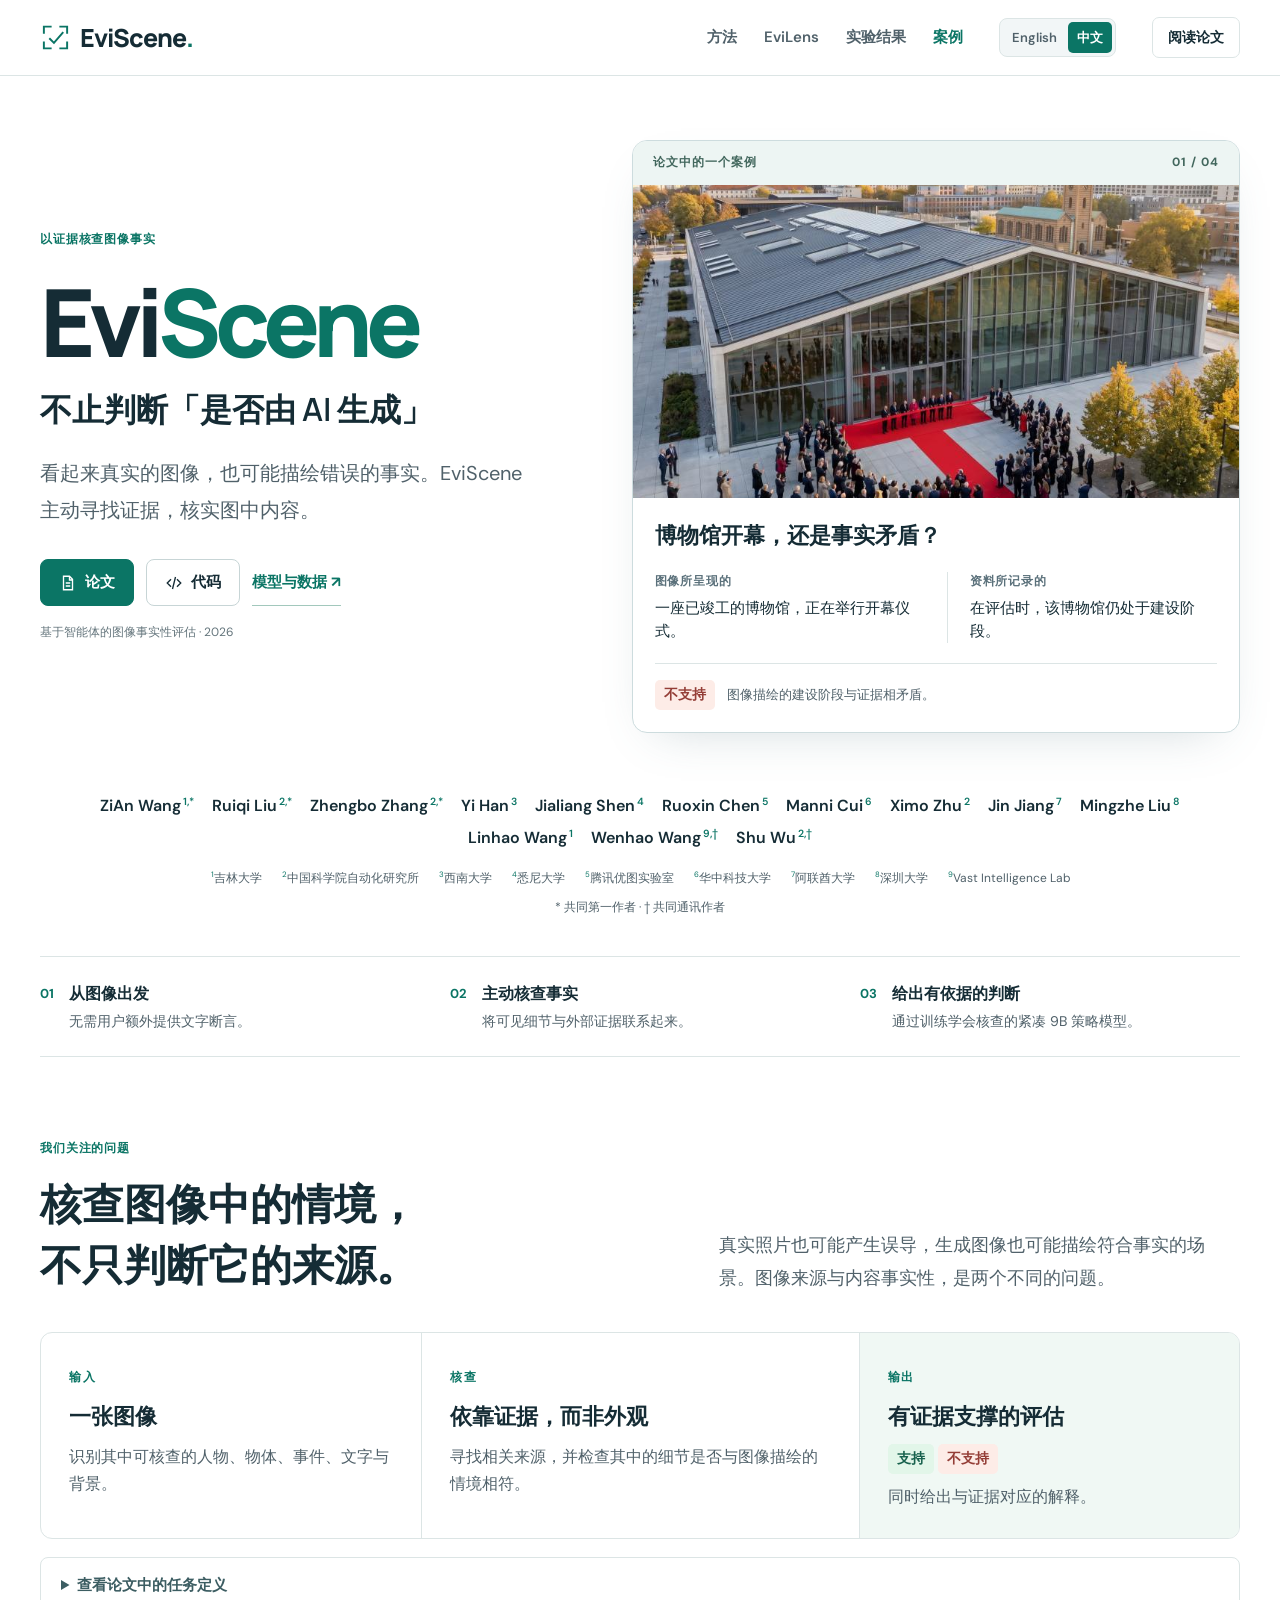
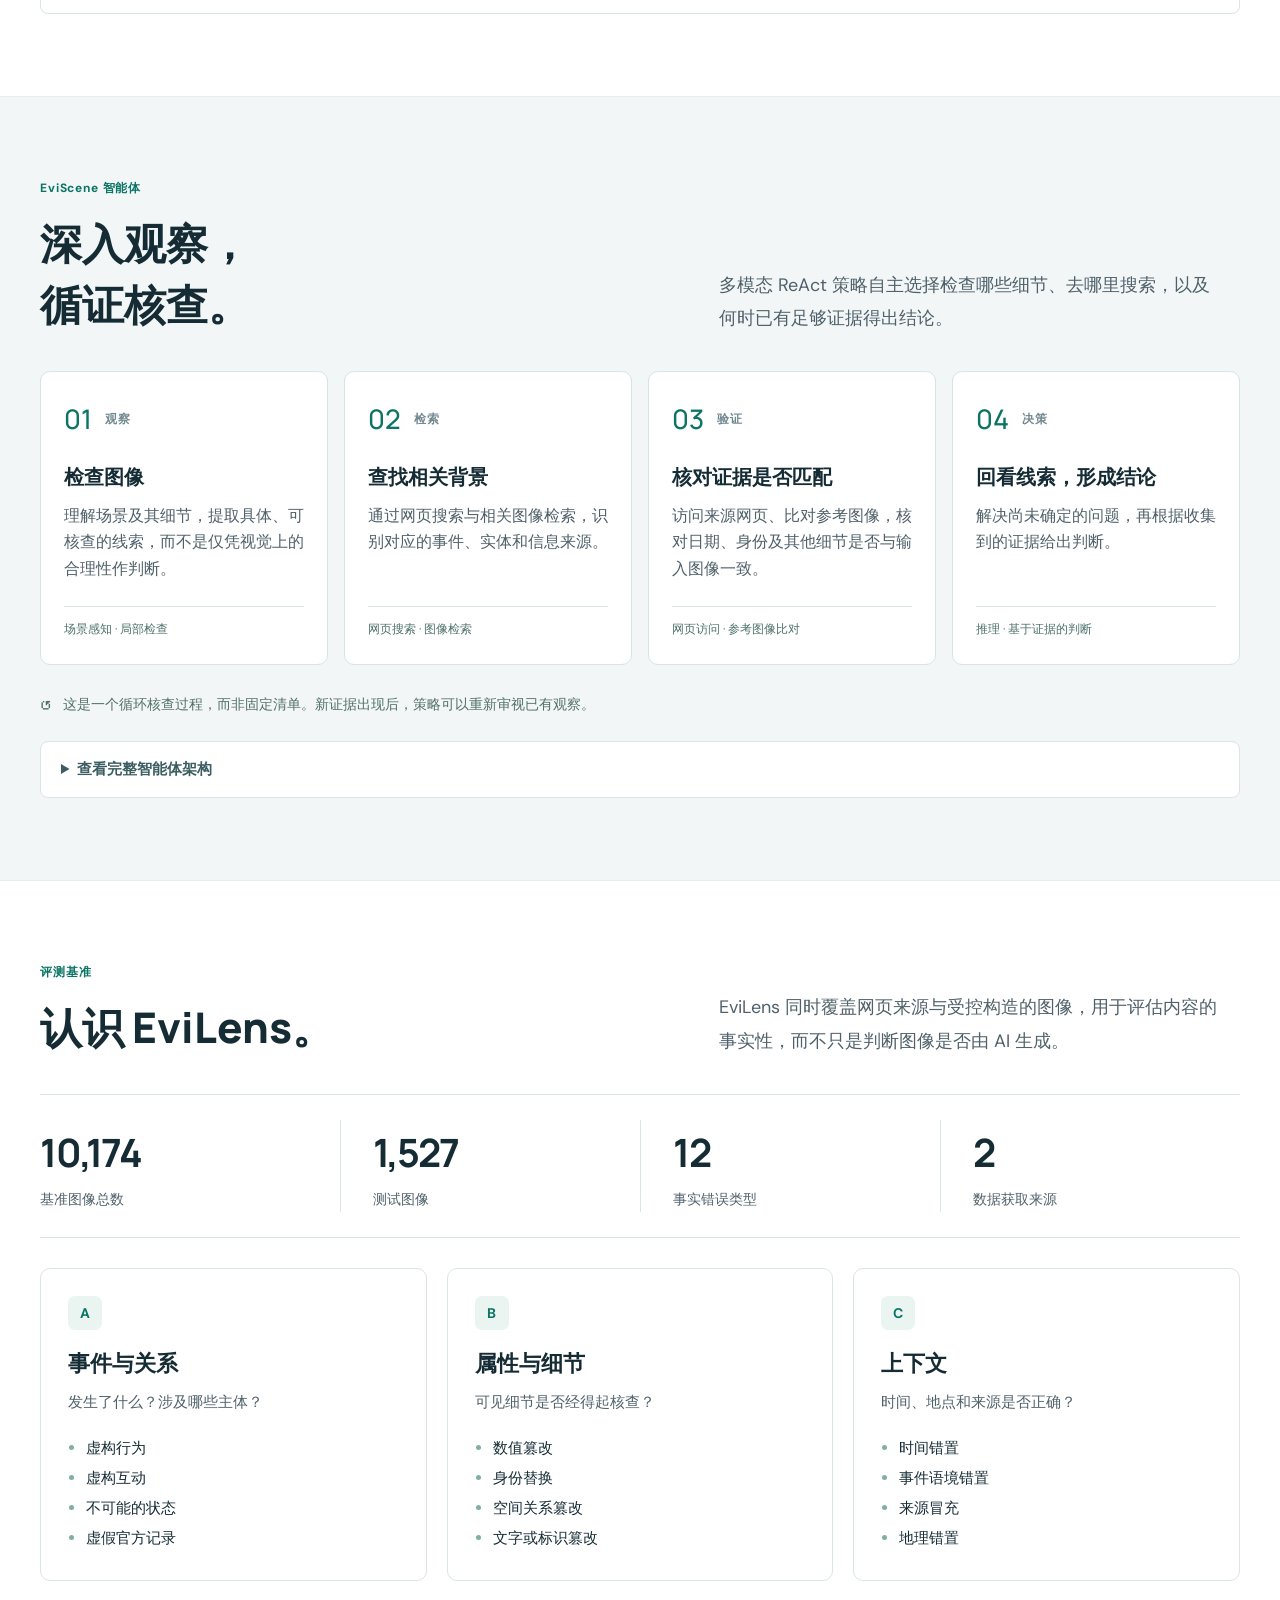
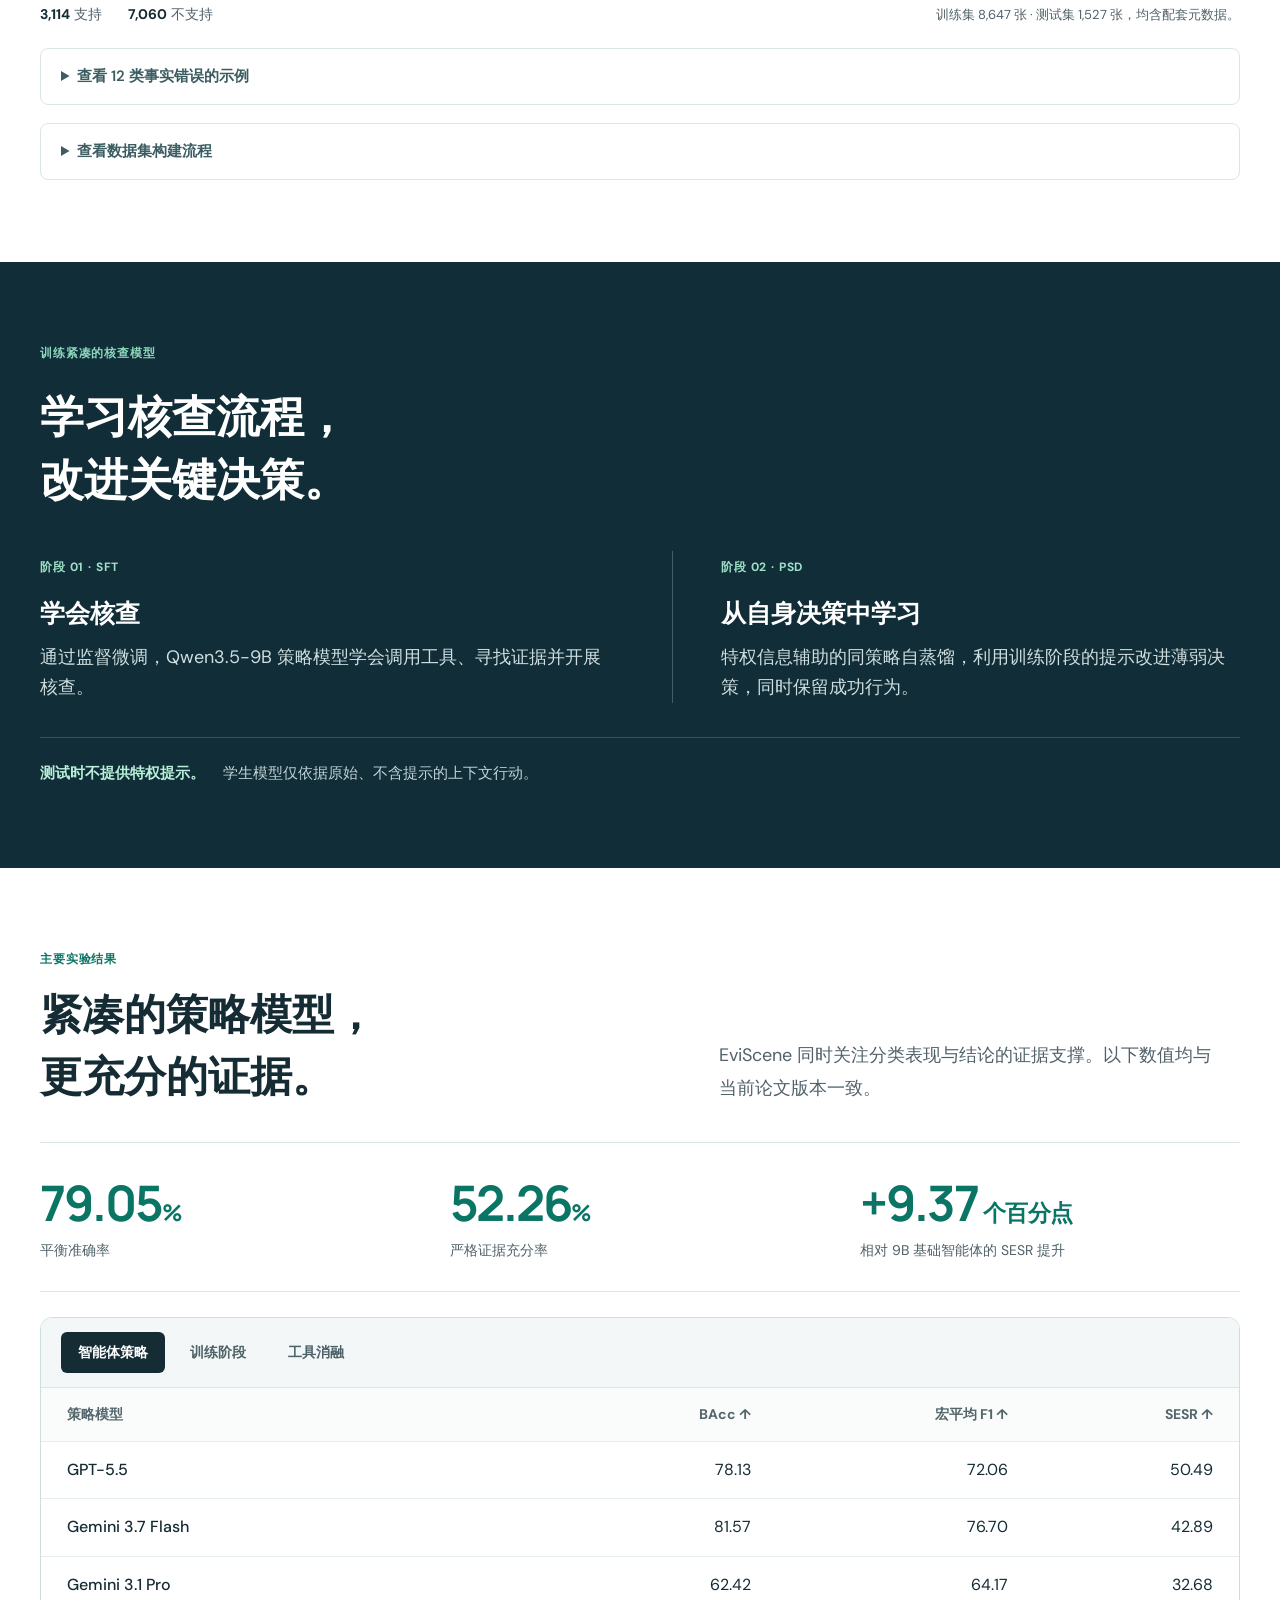
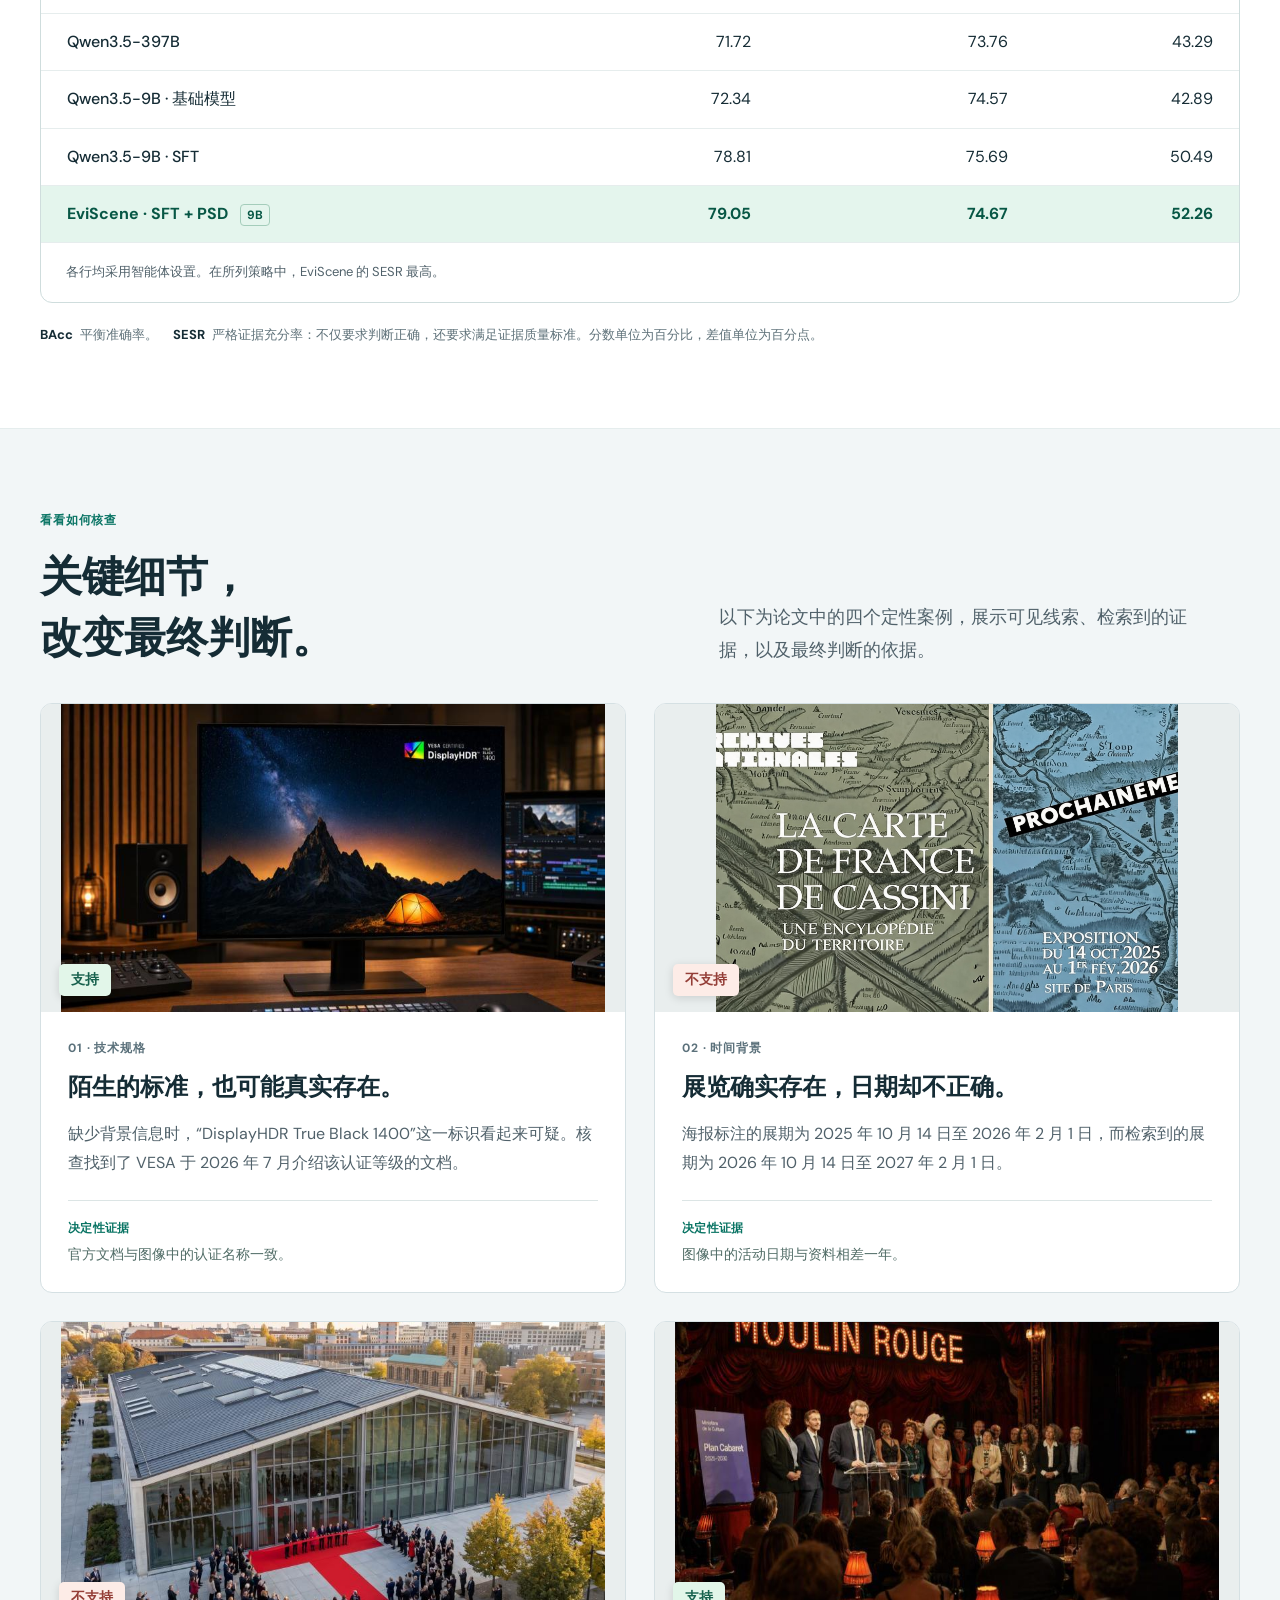
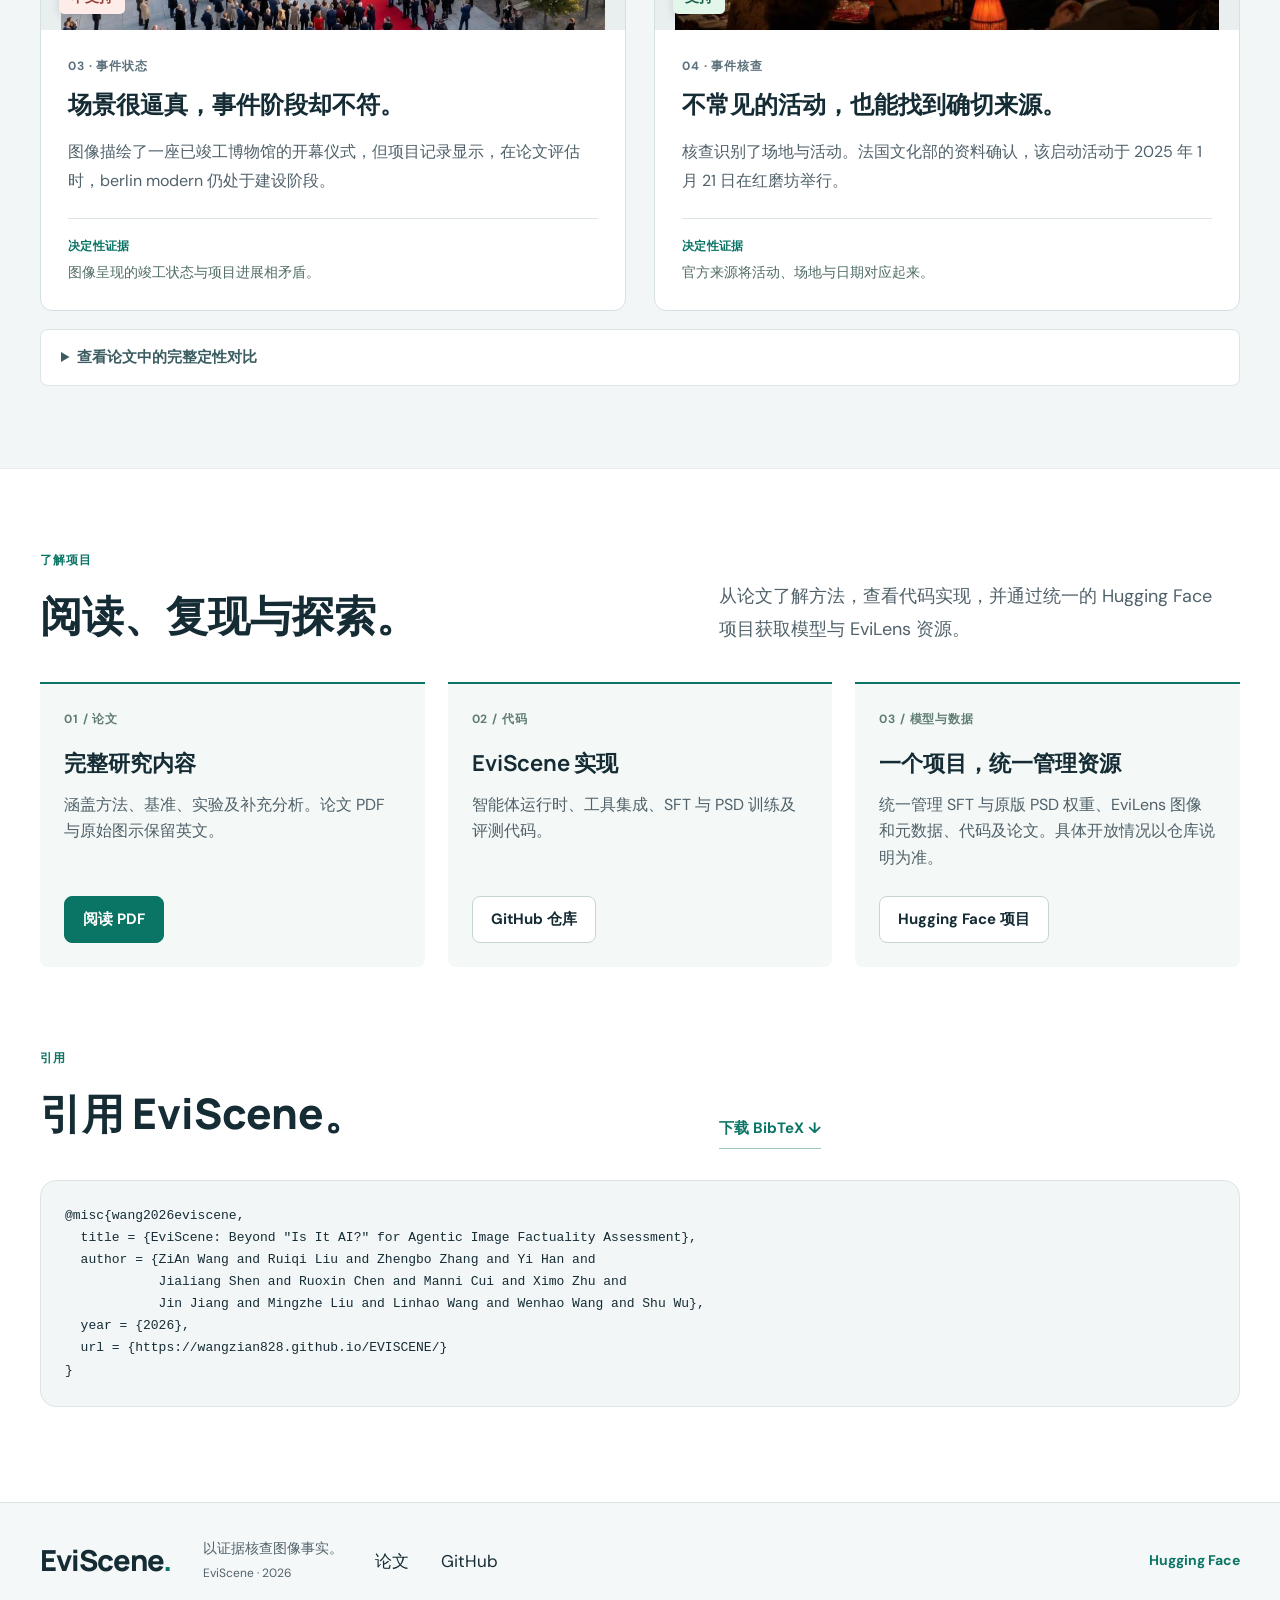
==== zh.html @ 38a69e55 "Add complete Chinese website and English language switch" ====
<!doctype html>
<html lang="zh-CN">
  <head>
    <meta charset="utf-8">
    <meta name="viewport" content="width=device-width,initial-scale=1">
    <title>EviScene — 不止判断图像是否由 AI 生成</title>
    <meta name="description" content="EviScene 通过视觉检查、信息检索与基于证据的推理，核查图像描绘的事实。了解图像事实性评估基准 EviLens。">
    <meta name="theme-color" content="#0b7565">
    <link rel="canonical" href="https://wangzian828.github.io/EVISCENE/zh.html">
    <link rel="alternate" hreflang="en" href="https://wangzian828.github.io/EVISCENE/">
    <link rel="alternate" hreflang="zh-CN" href="https://wangzian828.github.io/EVISCENE/zh.html">
    <link rel="alternate" hreflang="x-default" href="https://wangzian828.github.io/EVISCENE/">
    <meta property="og:locale" content="zh_CN">
    <meta property="og:locale:alternate" content="en_US">
    <meta property="og:title" content="EviScene：不止判断图像是否由 AI 生成">
    <meta property="og:description" content="基于智能体的图像事实性评估。了解论文、代码、模型与 EviLens 基准。">
    <meta property="og:url" content="https://wangzian828.github.io/EVISCENE/zh.html">
    <meta property="og:image" content="https://wangzian828.github.io/EVISCENE/assets/architecture.webp">
    <link rel="icon" href="data:image/svg+xml,%3Csvg xmlns=&#x27;http://www.w3.org/2000/svg&#x27; viewBox=&#x27;0 0 48 48&#x27;%3E%3Crect width=&#x27;48&#x27; height=&#x27;48&#x27; rx=&#x27;12&#x27; fill=&#x27;%230b7565&#x27;/%3E%3Cpath d=&#x27;M12 21v-8h8M28 13h8v8M36 28v8h-8M20 36h-8v-8&#x27; fill=&#x27;none&#x27; stroke=&#x27;white&#x27; stroke-width=&#x27;3&#x27;/%3E%3Cpath d=&#x27;m18 24 5 5 9-10&#x27; fill=&#x27;none&#x27; stroke=&#x27;%23bce6c9&#x27; stroke-width=&#x27;3&#x27;/%3E%3C/svg%3E">
    <link rel="preconnect" href="https://fonts.googleapis.com">
    <link rel="preconnect" href="https://fonts.gstatic.com" crossorigin>
    <link href="https://fonts.googleapis.com/css2?family=DM+Sans:wght@400;500;600;700&amp;family=Manrope:wght@400;500;600;700;800&amp;display=swap" rel="stylesheet">
    <link rel="stylesheet" href="styles.css?v=bilingual1">
    <script src="site.js?v=bilingual1" defer></script>
  </head>
  <body>
    <a class="skip-link" href="#main">跳转到正文</a>
    <header class="site-header">
      <div class="shell nav-shell">
        <a class="brand" href="#top" aria-label="EviScene 首页"><svg viewbox="0 0 40 40" aria-hidden="true">
            <path d="M5 15V6h10M25 6h10v9M35 25v9H25M15 34H5v-9"></path>
            <path d="m12 21 6 6 12-14"></path></svg>EviScene<span>.</span></a>
        <nav aria-label="主导航">
          <a href="#method">方法</a><a href="#benchmark">EviLens</a><a href="#results">实验结果</a><a href="#examples">案例</a>
        </nav>
        <div class="language-switch" role="group" aria-label="语言切换">
          <a href="./" lang="en" hreflang="en" data-language="en">English</a>
          <a href="zh.html" lang="zh-CN" hreflang="zh-CN" data-language="zh-CN" aria-current="page">中文</a>
        </div>
        <a class="nav-paper" href="assets/eviscene-paper.pdf" target="_blank" rel="noopener">阅读论文</a>
      </div>
    </header>
    <main id="main">
      <section class="hero shell" id="top">
        <div class="hero-copy">
          <div class="eyebrow">以证据核查图像事实</div>
          <h1>Evi<span>Scene</span></h1>
          <p class="hero-subtitle">不止判断「是否由 AI 生成」</p>
          <p class="hero-description">
            看起来真实的图像，也可能描绘错误的事实。EviScene 主动寻找证据，核实图中内容。
          </p>
          <div class="hero-actions">
            <a class="button primary" href="assets/eviscene-paper.pdf" target="_blank" rel="noopener"><svg viewbox="0 0 24 24" aria-hidden="true">
                <path d="M6 3h8l4 4v14H6zM14 3v5h4M9 12h6M9 16h6"></path></svg>论文</a>
            <a class="button" href="https://github.com/wangzian828/EVISCENE" target="_blank" rel="noopener"><svg viewbox="0 0 24 24" aria-hidden="true">
                <path d="m8 7-5 5 5 5M16 7l5 5-5 5M14 4l-4 16"></path></svg>代码</a>
            <a class="text-link" href="https://huggingface.co/ZiAnwang/EviScene" target="_blank" rel="noopener">模型与数据 ↗</a>
          </div>
          <p class="hero-note">
            基于智能体的图像事实性评估 · 2026
          </p>
        </div>
        <article class="hero-case">
          <div class="case-topline">
            <span>论文中的一个案例</span><span>01 / 04</span>
          </div>
          <img class="hero-photo" src="assets/case-museum.jpg" width="812" height="458" alt="图像中，一座看似已竣工的现代博物馆正在举行开幕仪式">
          <div class="hero-case-body">
            <h2>博物馆开幕，还是事实矛盾？</h2>
            <div class="evidence-pair">
              <div>
                <span class="micro-label">图像所呈现的</span>
                <p>一座已竣工的博物馆，正在举行开幕仪式。</p>
              </div>
              <div>
                <span class="micro-label">资料所记录的</span>
                <p>
                  在评估时，该博物馆仍处于建设阶段。
                </p>
              </div>
            </div>
            <div class="verdict-line">
              <span class="verdict refuted">不支持</span><span>图像描绘的建设阶段与证据相矛盾。</span>
            </div>
          </div>
        </article>
      </section>
      <section class="shell authors" aria-label="作者与单位">
        <p class="author-names">
          <span>ZiAn Wang<sup>1,*</sup></span>
          <span>Ruiqi Liu<sup>2,*</sup></span>
          <span>Zhengbo Zhang<sup>2,*</sup></span>
          <span>Yi Han<sup>3</sup></span>
          <span>Jialiang Shen<sup>4</sup></span>
          <span>Ruoxin Chen<sup>5</sup></span>
          <span>Manni Cui<sup>6</sup></span>
          <span>Ximo Zhu<sup>2</sup></span>
          <span>Jin Jiang<sup>7</sup></span>
          <span>Mingzhe Liu<sup>8</sup></span>
          <span>Linhao Wang<sup>1</sup></span>
          <span>Wenhao Wang<sup>9,†</sup></span>
          <span>Shu Wu<sup>2,†</sup></span>
        </p>
        <p class="affiliations">
          <span><sup>1</sup>吉林大学</span>
          <span><sup>2</sup>中国科学院自动化研究所</span>
          <span><sup>3</sup>西南大学</span>
          <span><sup>4</sup>悉尼大学</span>
          <span><sup>5</sup>腾讯优图实验室</span>
          <span><sup>6</sup>华中科技大学</span>
          <span><sup>7</sup>阿联酋大学</span>
          <span><sup>8</sup>深圳大学</span>
          <span><sup>9</sup>Vast Intelligence Lab</span>
        </p>
        <p class="author-notes">* 共同第一作者 · † 共同通讯作者</p>
      </section>
      <div class="shell principles">
        <div>
          <span>01</span>
          <p>
            <strong>从图像出发</strong>无需用户额外提供文字断言。
          </p>
        </div>
        <div>
          <span>02</span>
          <p>
            <strong>主动核查事实</strong>将可见细节与外部证据联系起来。
          </p>
        </div>
        <div>
          <span>03</span>
          <p>
            <strong>给出有依据的判断</strong>通过训练学会核查的紧凑 9B 策略模型。
          </p>
        </div>
      </div>

      <section class="section shell" id="overview">
        <div class="section-head">
          <div>
            <p class="eyebrow">我们关注的问题</p>
            <h2>核查图像中的情境，<br>不只判断它的来源。</h2>
          </div>
          <p>
            真实照片也可能产生误导，生成图像也可能描绘符合事实的场景。图像来源与内容事实性，是两个不同的问题。
          </p>
        </div>
        <div class="task-flow">
          <div class="task-step">
            <span class="step-label">输入</span>
            <h3>一张图像</h3>
            <p>
              识别其中可核查的人物、物体、事件、文字与背景。
            </p>
          </div>
          <div class="task-step">
            <span class="step-label">核查</span>
            <h3>依靠证据，而非外观</h3>
            <p>
              寻找相关来源，并检查其中的细节是否与图像描绘的情境相符。
            </p>
          </div>
          <div class="task-step task-outcome">
            <span class="step-label">输出</span>
            <h3>有证据支撑的评估</h3>
            <p>
              <span class="verdict supported">支持</span>
              <span class="verdict refuted">不支持</span>
            </p>
            <p>同时给出与证据对应的解释。</p>
          </div>
        </div>
        <details class="paper-detail">
          <summary>查看论文中的任务定义</summary>
          <button class="paper-figure" data-figure="assets/task.webp" data-pdf="assets/task.pdf" data-caption="图像事实性评估：任务定义">
            <img loading="lazy" src="assets/task.webp" alt="论文中关于图像事实性评估任务定义的示意图"><span>查看大图</span>
          </button>
        </details>
      </section>

      <section class="tinted" id="method">
        <div class="section shell">
          <div class="section-head">
            <div>
              <p class="eyebrow">EviScene 智能体</p>
              <h2>深入观察，<br>循证核查。</h2>
            </div>
            <p>
              多模态 ReAct 策略自主选择检查哪些细节、去哪里搜索，以及何时已有足够证据得出结论。
            </p>
          </div>
          <div class="method-grid">
            <article>
              <div class="method-number">01 <span>观察</span></div>
              <h3>检查图像</h3>
              <p>
                理解场景及其细节，提取具体、可核查的线索，而不是仅凭视觉上的合理性作判断。
              </p>
              <div class="tool-label">
                场景感知 · 局部检查
              </div>
            </article>
            <article>
              <div class="method-number">02 <span>检索</span></div>
              <h3>查找相关背景</h3>
              <p>
                通过网页搜索与相关图像检索，识别对应的事件、实体和信息来源。
              </p>
              <div class="tool-label">网页搜索 · 图像检索</div>
            </article>
            <article>
              <div class="method-number">03 <span>验证</span></div>
              <h3>核对证据是否匹配</h3>
              <p>
                访问来源网页、比对参考图像，核对日期、身份及其他细节是否与输入图像一致。
              </p>
              <div class="tool-label">网页访问 · 参考图像比对</div>
            </article>
            <article>
              <div class="method-number">04 <span>决策</span></div>
              <h3>回看线索，形成结论</h3>
              <p>
                解决尚未确定的问题，再根据收集到的证据给出判断。
              </p>
              <div class="tool-label">
                推理 · 基于证据的判断
              </div>
            </article>
          </div>
          <p class="loop-note">
            <span aria-hidden="true">↺</span> 这是一个循环核查过程，而非固定清单。新证据出现后，策略可以重新审视已有观察。
          </p>
          <details class="paper-detail">
            <summary>查看完整智能体架构</summary>
            <button class="paper-figure" data-figure="assets/architecture.webp" data-pdf="assets/architecture.pdf" data-caption="EviScene：完整智能体架构">
              <img loading="lazy" src="assets/architecture.webp" alt="论文中的 EviScene 完整智能体架构图"><span>查看大图</span>
            </button>
          </details>
        </div>
      </section>

      <section class="section shell" id="benchmark">
        <div class="section-head">
          <div>
            <p class="eyebrow">评测基准</p>
            <h2>认识 EviLens。</h2>
          </div>
          <p>
            EviLens 同时覆盖网页来源与受控构造的图像，用于评估内容的事实性，而不只是判断图像是否由 AI 生成。
          </p>
        </div>
        <div class="dataset-stats">
          <div><strong>10,174</strong><span>基准图像总数</span></div>
          <div><strong>1,527</strong><span>测试图像</span></div>
          <div><strong>12</strong><span>事实错误类型</span></div>
          <div><strong>2</strong><span>数据获取来源</span></div>
        </div>
        <div class="taxonomy-grid">
          <article>
            <span class="taxonomy-index">A</span>
            <h3>事件与关系</h3>
            <p>发生了什么？涉及哪些主体？</p>
            <ul>
              <li>虚构行为</li>
              <li>虚构互动</li>
              <li>不可能的状态</li>
              <li>虚假官方记录</li>
            </ul>
          </article>
          <article>
            <span class="taxonomy-index">B</span>
            <h3>属性与细节</h3>
            <p>可见细节是否经得起核查？</p>
            <ul>
              <li>数值篡改</li>
              <li>身份替换</li>
              <li>空间关系篡改</li>
              <li>文字或标识篡改</li>
            </ul>
          </article>
          <article>
            <span class="taxonomy-index">C</span>
            <h3>上下文</h3>
            <p>时间、地点和来源是否正确？</p>
            <ul>
              <li>时间错置</li>
              <li>事件语境错置</li>
              <li>来源冒充</li>
              <li>地理错置</li>
            </ul>
          </article>
        </div>
        <div class="dataset-note">
          <span><strong>3,114</strong> 支持</span><span><strong>7,060</strong> 不支持</span>
          <p>训练集 8,647 张 · 测试集 1,527 张，均含配套元数据。</p>
        </div>
        <details class="paper-detail">
          <summary>查看 12 类事实错误的示例</summary>
          <button class="paper-figure" data-figure="assets/taxonomy.webp" data-pdf="assets/taxonomy.pdf" data-caption="EviLens：事实错误分类">
            <img loading="lazy" src="assets/taxonomy.webp" alt="12 类图像事实错误及其示例"><span>查看大图</span>
          </button>
        </details>
        <details class="paper-detail">
          <summary>查看数据集构建流程</summary>
          <button class="paper-figure" data-figure="assets/dataset-pipeline.webp" data-caption="EviLens：数据集构建流程">
            <img loading="lazy" src="assets/dataset-pipeline.webp" alt="EviLens 数据集构建流程图"><span>查看大图</span>
          </button>
        </details>
      </section>

      <section class="training-section" id="training">
        <div class="section shell">
          <p class="eyebrow">训练紧凑的核查模型</p>
          <h2>学习核查流程，<br>改进关键决策。</h2>
          <div class="training-grid">
            <article>
              <span class="training-tag">阶段 01 · SFT</span>
              <h3>学会核查</h3>
              <p>
                通过监督微调，Qwen3.5-9B 策略模型学会调用工具、寻找证据并开展核查。
              </p>
            </article>
            <article>
              <span class="training-tag">阶段 02 · PSD</span>
              <h3>从自身决策中学习</h3>
              <p>
                特权信息辅助的同策略自蒸馏，利用训练阶段的提示改进薄弱决策，同时保留成功行为。
              </p>
            </article>
          </div>
          <div class="training-foot">
            <strong>测试时不提供特权提示。</strong>
            <p>学生模型仅依据原始、不含提示的上下文行动。</p>
          </div>
        </div>
      </section>

      <section class="section shell" id="results">
        <div class="section-head">
          <div>
            <p class="eyebrow">主要实验结果</p>
            <h2>紧凑的策略模型，<br>更充分的证据。</h2>
          </div>
          <p>
            EviScene 同时关注分类表现与结论的证据支撑。以下数值均与当前论文版本一致。
          </p>
        </div>
        <div class="result-highlights">
          <div>
            <strong>79.05<span>%</span></strong><span>平衡准确率</span>
          </div>
          <div>
            <strong>52.26<span>%</span></strong><span>严格证据充分率</span>
          </div>
          <div>
            <strong>+9.37<span> 个百分点</span></strong><span>相对 9B 基础智能体的 SESR 提升</span>
          </div>
        </div>
        <div class="results-box">
          <div class="tabs" role="tablist" aria-label="实验结果对比">
            <button id="tab-policies" role="tab" aria-selected="true" aria-controls="panel-policies">
              智能体策略</button><button id="tab-training" role="tab" aria-selected="false" aria-controls="panel-training" tabindex="-1">
              训练阶段</button><button id="tab-tools" role="tab" aria-selected="false" aria-controls="panel-tools" tabindex="-1">
              工具消融
            </button>
          </div>
          <div id="panel-policies" role="tabpanel" aria-labelledby="tab-policies">
            <div class="table-scroll" tabindex="0" aria-label="智能体策略结果，小屏幕可横向滚动">
              <table>
                <thead>
                  <tr>
                    <th scope="col">策略模型</th>
                    <th scope="col">BAcc ↑</th>
                    <th scope="col">宏平均 F1 ↑</th>
                    <th scope="col">SESR ↑</th>
                  </tr>
                </thead>
                <tbody>
                  <tr>
                    <th scope="row">GPT-5.5</th>
                    <td>78.13</td>
                    <td>72.06</td>
                    <td>50.49</td>
                  </tr>
                  <tr>
                    <th scope="row">Gemini 3.7 Flash</th>
                    <td>81.57</td>
                    <td>76.70</td>
                    <td>42.89</td>
                  </tr>
                  <tr>
                    <th scope="row">Gemini 3.1 Pro</th>
                    <td>62.42</td>
                    <td>64.17</td>
                    <td>32.68</td>
                  </tr>
                  <tr>
                    <th scope="row">Qwen3.5-397B</th>
                    <td>71.72</td>
                    <td>73.76</td>
                    <td>43.29</td>
                  </tr>
                  <tr>
                    <th scope="row">Qwen3.5-9B · 基础模型</th>
                    <td>72.34</td>
                    <td>74.57</td>
                    <td>42.89</td>
                  </tr>
                  <tr>
                    <th scope="row">Qwen3.5-9B · SFT</th>
                    <td>78.81</td>
                    <td>75.69</td>
                    <td>50.49</td>
                  </tr>
                  <tr class="highlight">
                    <th scope="row">EviScene · SFT + PSD <span>9B</span></th>
                    <td>79.05</td>
                    <td>74.67</td>
                    <td><strong>52.26</strong></td>
                  </tr>
                </tbody>
              </table>
            </div>
            <p class="table-note">
              各行均采用智能体设置。在所列策略中，EviScene 的 SESR 最高。
            </p>
          </div>
          <div id="panel-training" role="tabpanel" aria-labelledby="tab-training" hidden>
            <div class="table-scroll" tabindex="0" aria-label="训练阶段结果，小屏幕可横向滚动">
              <table>
                <thead>
                  <tr>
                    <th scope="col">Qwen3.5-9B 设置</th>
                    <th scope="col">BAcc ↑</th>
                    <th scope="col">宏平均 F1 ↑</th>
                    <th scope="col">SESR ↑</th>
                  </tr>
                </thead>
                <tbody>
                  <tr>
                    <th scope="row">直接预测</th>
                    <td>65.70</td>
                    <td>57.26</td>
                    <td>1.70</td>
                  </tr>
                  <tr>
                    <th scope="row">基础智能体</th>
                    <td>72.34</td>
                    <td>74.57</td>
                    <td>42.89</td>
                  </tr>
                  <tr>
                    <th scope="row">SFT 后</th>
                    <td>78.81</td>
                    <td>75.69</td>
                    <td>50.49</td>
                  </tr>
                  <tr class="highlight">
                    <th scope="row">SFT + PSD 后</th>
                    <td>79.05</td>
                    <td>74.67</td>
                    <td><strong>52.26</strong></td>
                  </tr>
                </tbody>
              </table>
            </div>
            <p class="table-note">
              相较基础智能体，SFT + PSD 的 BAcc 提升 6.71 个百分点，SESR 提升 9.37 个百分点。
            </p>
          </div>
          <div id="panel-tools" role="tabpanel" aria-labelledby="tab-tools" hidden>
            <div class="table-scroll" tabindex="0" aria-label="工具消融结果，小屏幕可横向滚动">
              <table>
                <thead>
                  <tr>
                    <th scope="col">工具配置</th>
                    <th scope="col">BAcc ↑</th>
                    <th scope="col">SESR ↑</th>
                    <th scope="col">Δ SESR</th>
                  </tr>
                </thead>
                <tbody>
                  <tr class="highlight">
                    <th scope="row">全部工具 · EviScene</th>
                    <td>79.05</td>
                    <td><strong>52.26</strong></td>
                    <td>—</td>
                  </tr>
                  <tr>
                    <th scope="row">去掉网页搜索</th>
                    <td>74.37</td>
                    <td>35.89</td>
                    <td>−16.37</td>
                  </tr>
                  <tr>
                    <th scope="row">去掉图像检索</th>
                    <td>74.52</td>
                    <td>40.01</td>
                    <td>−12.25</td>
                  </tr>
                  <tr>
                    <th scope="row">去掉证据检查</th>
                    <td>76.55</td>
                    <td>46.04</td>
                    <td>−6.22</td>
                  </tr>
                </tbody>
              </table>
            </div>
            <p class="table-note">
              证据检查包括来源网页访问与参考图像比对。去掉网页搜索后，SESR 的降幅最大。
            </p>
          </div>
        </div>
        <p class="metric-key">
          <strong>BAcc</strong> 平衡准确率。 <strong>SESR</strong> 严格证据充分率：不仅要求判断正确，还要求满足证据质量标准。分数单位为百分比，差值单位为百分点。
        </p>
      </section>

      <section class="tinted" id="examples">
        <div class="section shell">
          <div class="section-head">
            <div>
              <p class="eyebrow">看看如何核查</p>
              <h2>关键细节，<br>改变最终判断。</h2>
            </div>
            <p>
              以下为论文中的四个定性案例，展示可见线索、检索到的证据，以及最终判断的依据。
            </p>
          </div>
          <div class="example-grid">
            <article class="example-card">
              <div class="example-image">
                <img loading="lazy" src="assets/case-display.jpg" width="812" height="458" alt="标有 DisplayHDR True Black 1400 的显示认证图像"><span class="verdict supported">支持</span>
              </div>
              <div class="example-copy">
                <span class="micro-label">01 · 技术规格</span>
                <h3>陌生的标准，也可能真实存在。</h3>
                <p>
                  缺少背景信息时，“DisplayHDR True Black 1400”这一标识看起来可疑。核查找到了 VESA 于 2026 年 7 月介绍该认证等级的文档。
                </p>
                <div class="case-takeaway">
                  <strong>决定性证据</strong>官方文档与图像中的认证名称一致。
                </div>
              </div>
            </article>
            <article class="example-card">
              <div class="example-image">
                <img loading="lazy" src="assets/case-exhibition.jpg" width="1800" height="1200" alt="显示 2025 至 2026 年日期的卡西尼展览海报"><span class="verdict refuted">不支持</span>
              </div>
              <div class="example-copy">
                <span class="micro-label">02 · 时间背景</span>
                <h3>展览确实存在，日期却不正确。</h3>
                <p>
                  海报标注的展期为 2025 年 10 月 14 日至 2026 年 2 月 1 日，而检索到的展期为 2026 年 10 月 14 日至 2027 年 2 月 1 日。
                </p>
                <div class="case-takeaway">
                  <strong>决定性证据</strong>图像中的活动日期与资料相差一年。
                </div>
              </div>
            </article>
            <article class="example-card">
              <div class="example-image">
                <img loading="lazy" src="assets/case-museum.jpg" width="812" height="458" alt="一场看似为 berlin modern 举办的开幕仪式"><span class="verdict refuted">不支持</span>
              </div>
              <div class="example-copy">
                <span class="micro-label">03 · 事件状态</span>
                <h3>场景很逼真，事件阶段却不符。</h3>
                <p>
                  图像描绘了一座已竣工博物馆的开幕仪式，但项目记录显示，在论文评估时，berlin modern 仍处于建设阶段。
                </p>
                <div class="case-takeaway">
                  <strong>决定性证据</strong>图像呈现的竣工状态与项目进展相矛盾。
                </div>
              </div>
            </article>
            <article class="example-card">
              <div class="example-image">
                <img loading="lazy" src="assets/case-cabaret.jpg" width="812" height="458" alt="在红磨坊举行的文化启动活动"><span class="verdict supported">支持</span>
              </div>
              <div class="example-copy">
                <span class="micro-label">04 · 事件核查</span>
                <h3>不常见的活动，也能找到确切来源。</h3>
                <p>
                  核查识别了场地与活动。法国文化部的资料确认，该启动活动于 2025 年 1 月 21 日在红磨坊举行。
                </p>
                <div class="case-takeaway">
                  <strong>决定性证据</strong>官方来源将活动、场地与日期对应起来。
                </div>
              </div>
            </article>
          </div>
          <details class="paper-detail">
            <summary>
              查看论文中的完整定性对比
            </summary>
            <button class="paper-figure" data-figure="assets/qualitative.webp" data-pdf="assets/qualitative.pdf" data-caption="定性对比：直接预测与 EviScene">
              <img loading="lazy" src="assets/qualitative.webp" alt="论文中四个案例的直接预测与循证核查对比图"><span>查看大图</span>
            </button>
          </details>
        </div>
      </section>

      <section class="section shell resources" id="resources">
        <div class="section-head">
          <div>
            <p class="eyebrow">了解项目</p>
            <h2>阅读、复现与探索。</h2>
          </div>
          <p>
            从论文了解方法，查看代码实现，并通过统一的 Hugging Face 项目获取模型与 EviLens 资源。
          </p>
        </div>
        <div class="resource-grid">
          <article>
            <span class="resource-type">01 / 论文</span>
            <h3>完整研究内容</h3>
            <p>涵盖方法、基准、实验及补充分析。论文 PDF 与原始图示保留英文。</p>
            <a class="button primary" href="assets/eviscene-paper.pdf" target="_blank" rel="noopener">阅读 PDF</a>
          </article>
          <article>
            <span class="resource-type">02 / 代码</span>
            <h3>EviScene 实现</h3>
            <p>智能体运行时、工具集成、SFT 与 PSD 训练及评测代码。</p>
            <a class="button" href="https://github.com/wangzian828/EVISCENE" target="_blank" rel="noopener">GitHub 仓库</a>
          </article>
          <article>
            <span class="resource-type">03 / 模型与数据</span>
            <h3>一个项目，统一管理资源</h3>
            <p>
              统一管理 SFT 与原版 PSD 权重、EviLens 图像和元数据、代码及论文。具体开放情况以仓库说明为准。
            </p>
            <a class="button" href="https://huggingface.co/ZiAnwang/EviScene" target="_blank" rel="noopener">Hugging Face 项目</a>
          </article>
        </div>
      </section>
      <section class="section shell citation" id="citation">
        <div class="section-head">
          <div><p class="eyebrow">引用</p><h2>引用 EviScene。</h2></div>
          <p><a class="text-link" href="assets/eviscene.bib" download>下载 BibTeX ↓</a></p>
        </div>
        <pre><code>@misc{wang2026eviscene,
  title = {EviScene: Beyond "Is It AI?" for Agentic Image Factuality Assessment},
  author = {ZiAn Wang and Ruiqi Liu and Zhengbo Zhang and Yi Han and
            Jialiang Shen and Ruoxin Chen and Manni Cui and Ximo Zhu and
            Jin Jiang and Mingzhe Liu and Linhao Wang and Wenhao Wang and Shu Wu},
  year = {2026},
  url = {https://wangzian828.github.io/EVISCENE/}
}</code></pre>
      </section>
    </main>
    <footer>
      <div class="shell footer-inner">
        <a class="footer-brand" href="#top">EviScene<span>.</span></a>
        <p>
          以证据核查图像事实。<br><span>EviScene · 2026</span>
        </p>
        <a href="assets/eviscene-paper.pdf" target="_blank" rel="noopener">论文</a>
        <a href="https://github.com/wangzian828/EVISCENE" target="_blank" rel="noopener">GitHub</a>
        <a href="https://huggingface.co/ZiAnwang/EviScene" target="_blank" rel="noopener">Hugging Face</a>
      </div>
    </footer>
    <dialog id="figure-dialog" aria-labelledby="figure-title">
      <div class="figure-toolbar">
        <h2 id="figure-title">论文图示</h2>
        <div class="figure-controls" role="group" aria-label="图像缩放">
          <button data-zoom="fit" aria-pressed="true">适应窗口</button><button data-zoom="1" aria-pressed="false">100%</button><button data-zoom="2" aria-pressed="false">200%</button><a class="figure-pdf" target="_blank" rel="noopener">PDF</a><button class="figure-close" aria-label="关闭图示">关闭</button>
        </div>
      </div>
      <div class="zoom-stage" tabindex="0" aria-label="可滚动查看的放大图示">
        <img alt="">
      </div>
      <p class="zoom-hint">
        选择 100% 或 200% 查看细节，滚动浏览图像各部分。
      </p>
    </dialog>
  </body>
</html>
---- styles.css ----
:root {
  --ink: #152c35;
  --muted: #50616a;
  --green: #0b7565;
  --mint: #def4ec;
  --line: #dce5e5;
  --soft: #f2f6f7;
  --white: #fff;
  --font: "DM Sans", Arial, sans-serif;
  --heading: "Manrope", Arial, sans-serif;
}
* {
  box-sizing: border-box;
}
html {
  scroll-behavior: smooth;
  scroll-padding-top: 100px;
}
body {
  margin: 0;
  color: var(--ink);
  background: #fff;
  font-family: var(--font);
  font-size: 17px;
  line-height: 1.65;
  -webkit-font-smoothing: antialiased;
}
a {
  color: inherit;
  text-decoration: none;
}
button {
  font: inherit;
  cursor: pointer;
}
img {
  max-width: 100%;
  display: block;
}
h1,
h2,
h3,
p {
  margin: 0;
}
h1,
h2,
h3 {
  font-family: var(--heading);
  line-height: 1.2;
}
h2 {
  font-size: clamp(32px, 3.3vw, 46px);
  font-weight: 800;
  letter-spacing: -1.8px;
}
h3 {
  font-size: 22px;
  letter-spacing: -0.6px;
}
button,
a {
  -webkit-tap-highlight-color: transparent;
}
a,
button,
summary {
  touch-action: manipulation;
}
a:focus-visible,
button:focus-visible,
summary:focus-visible,
[tabindex]:focus-visible {
  outline: 3px solid #128976;
  outline-offset: 5px;
}
[hidden] {
  display: none !important;
}
.shell {
  width: min(1200px, calc(100% - 72px));
  margin-inline: auto;
}
.skip-link {
  position: fixed;
  top: -100px;
  left: 20px;
  padding: 10px 20px;
  background: var(--ink);
  color: white;
  z-index: 100;
}
.skip-link:focus {
  top: 10px;
}
.site-header {
  height: 76px;
  position: sticky;
  top: 0;
  z-index: 20;
  background: rgba(255, 255, 255, 0.96);
  border-bottom: 1px solid var(--line);
  backdrop-filter: blur(12px);
}
.nav-shell {
  height: 100%;
  display: flex;
  align-items: center;
  gap: 36px;
}
.brand {
  display: flex;
  align-items: center;
  font-family: var(--heading);
  font-size: 25px;
  font-weight: 800;
  letter-spacing: -1px;
}
.brand > span,
.footer-brand > span {
  color: var(--green);
}
.brand svg {
  width: 31px;
  height: 31px;
  fill: none;
  stroke: var(--green);
  stroke-width: 2.5;
  margin-right: 9px;
}
.nav-shell nav {
  display: flex;
  gap: 27px;
  margin-left: auto;
  font-size: 15px;
  font-weight: 600;
}
.nav-shell nav a {
  padding: 10px 0;
  color: var(--muted);
}
.nav-shell nav a:hover,
.nav-shell nav a.active {
  color: var(--green);
}
.nav-paper {
  font-size: 14px;
  font-weight: 700;
  padding: 8px 15px;
  border: 1px solid var(--line);
  border-radius: 7px;
  background: white;
}
.nav-paper:hover {
  border-color: var(--green);
}
.hero {
  display: grid;
  grid-template-columns: 0.94fr 1.06fr;
  gap: 52px;
  align-items: center;
  padding-block: 64px 54px;
}
.eyebrow {
  font-size: 13px;
  font-weight: 700;
  letter-spacing: 1.9px;
  color: var(--green);
  margin-bottom: 20px;
}
.hero .eyebrow {
  letter-spacing: 1.25px;
  display: flex;
  align-items: center;
  gap: 8px;
}
.status-dot {
  width: 7px;
  height: 7px;
  border-radius: 100%;
  background: var(--green);
}
h1 {
  font-size: clamp(65px, 7.4vw, 94px);
  font-weight: 800;
  letter-spacing: -6px;
  line-height: 1.1;
}
h1 span {
  color: var(--green);
}
.hero-subtitle {
  font-family: var(--heading);
  font-size: 32px;
  letter-spacing: -1px;
  font-weight: 600;
  line-height: 1.3;
  margin: 13px 0 23px;
}
.hero-description {
  font-size: 20px;
  line-height: 1.65;
  color: var(--muted);
  max-width: 500px;
}
.hero-actions {
  display: flex;
  flex-wrap: wrap;
  align-items: center;
  gap: 12px;
  margin-top: 30px;
}
.button {
  display: inline-flex;
  align-items: center;
  justify-content: center;
  gap: 8px;
  min-height: 46px;
  padding: 10px 18px;
  border: 1px solid #c7d5d6;
  border-radius: 8px;
  background: white;
  font-size: 15px;
  font-weight: 700;
  transition:
    background 0.2s,
    transform 0.2s;
}
.button:hover {
  background: #f0f7f4;
  transform: translateY(-2px);
}
.button.primary {
  background: var(--green);
  color: white;
  border-color: var(--green);
}
.button.primary:hover {
  background: #075f52;
}
.button svg {
  width: 18px;
  height: 18px;
  fill: none;
  stroke: currentColor;
  stroke-width: 1.8;
}
.button-tag {
  font-size: 11px;
  font-weight: 500;
  padding: 1px 5px;
  background: #eaf0f2;
  color: #52636a;
  border-radius: 3px;
}
.text-link {
  color: var(--green);
  font-size: 15px;
  font-weight: 700;
  padding: 10px 0;
  border-bottom: 1px solid #a2c8bc;
}
.hero-note {
  font-size: 12px;
  color: #64757c;
  margin-top: 17px;
}
.hero-case {
  border: 1px solid #cddcde;
  background: #fff;
  border-radius: 15px;
  overflow: hidden;
  box-shadow: 0 18px 48px -25px #55778150;
}
.case-topline {
  display: flex;
  justify-content: space-between;
  gap: 10px;
  background: #edf5f3;
  padding: 12px 20px;
  font-size: 11px;
  letter-spacing: 1px;
  color: #42675d;
  font-weight: 700;
}
.hero-photo {
  width: 100%;
  height: auto;
  aspect-ratio: 812/420;
  object-fit: cover;
}
.hero-case-body {
  padding: 22px;
}
.hero-case h2 {
  font-size: 22px;
  letter-spacing: -0.6px;
  line-height: 1.4;
}
.evidence-pair {
  display: grid;
  grid-template-columns: 1fr 1fr;
  gap: 22px;
  margin-block: 20px;
}
.evidence-pair > div + div {
  border-left: 1px solid var(--line);
  padding-left: 22px;
}
.micro-label {
  display: block;
  color: #5b717b;
  font-size: 11px;
  line-height: 1.6;
  letter-spacing: 1.2px;
  font-weight: 700;
}
.evidence-pair p {
  font-size: 15px;
  line-height: 1.55;
  margin-top: 5px;
}
.verdict-line {
  display: flex;
  align-items: center;
  gap: 12px;
  border-top: 1px solid var(--line);
  padding-top: 16px;
  font-size: 13px;
  line-height: 1.5;
  color: var(--muted);
}
.verdict {
  display: inline-flex;
  align-items: center;
  font-size: 12px;
  line-height: 1.4;
  font-weight: 700;
  border-radius: 5px;
  padding: 5px 9px;
  white-space: nowrap;
}
.refuted {
  color: #943e37;
  background: #fdece7;
}
.supported {
  color: #17614d;
  background: #e2f6e9;
}
.principles {
  display: grid;
  grid-template-columns: repeat(3, 1fr);
  border-block: 1px solid var(--line);
  padding-block: 24px;
  gap: 30px;
}
.principles > div {
  display: flex;
  gap: 15px;
}
.principles > div > span {
  color: var(--green);
  font-size: 13px;
  line-height: 2;
  font-weight: 700;
}
.principles p {
  font-size: 14px;
  line-height: 1.6;
  color: var(--muted);
}
.principles strong {
  display: block;
  font-size: 16px;
  color: var(--ink);
  margin-bottom: 3px;
}
.section {
  padding-block: 82px;
}
.section-head {
  display: grid;
  grid-template-columns: 1.15fr 1fr;
  gap: 80px;
  align-items: end;
  margin-bottom: 36px;
}
.section-head .eyebrow {
  margin-bottom: 14px;
}
.section-head > p {
  color: var(--muted);
  font-size: 18px;
  max-width: 500px;
}
.tinted {
  background: var(--soft);
  border-block: 1px solid #e5eded;
}
.task-flow {
  display: grid;
  grid-template-columns: 1fr 1.15fr 1fr;
  border: 1px solid var(--line);
  border-radius: 12px;
  overflow: hidden;
}
.task-step {
  padding: 28px;
}
.task-step + .task-step {
  border-left: 1px solid var(--line);
}
.step-label {
  font-size: 12px;
  letter-spacing: 1.7px;
  color: var(--green);
  font-weight: 700;
}
.task-step h3 {
  margin: 12px 0;
}
.task-step > p {
  font-size: 16px;
  color: var(--muted);
}
.task-outcome {
  background: #f0f8f4;
}
.task-outcome p + p {
  margin-top: 10px;
}
.paper-detail {
  margin-top: 18px;
  border: 1px solid var(--line);
  border-radius: 8px;
  background: #fff;
}
.paper-detail summary {
  padding: 15px 20px;
  font-size: 15px;
  font-weight: 600;
  cursor: pointer;
  color: #3c5d62;
}
.paper-detail summary:hover {
  color: var(--green);
  background: #f7faf9;
}
.paper-figure {
  display: block;
  width: 100%;
  padding: 24px;
  border: 0;
  border-top: 1px solid var(--line);
  background: #fff;
}
.paper-figure img {
  max-height: 650px;
  object-fit: contain;
  margin: auto;
}
.paper-figure > span {
  display: block;
  color: var(--green);
  font-size: 14px;
  font-weight: 700;
  margin-top: 18px;
}
.method-grid {
  display: grid;
  grid-template-columns: repeat(4, 1fr);
  gap: 16px;
}
.method-grid article {
  background: white;
  border: 1px solid #d7e3e5;
  border-radius: 10px;
  padding: 25px 23px;
  display: flex;
  flex-direction: column;
}
.method-number {
  font-family: var(--heading);
  font-size: 27px;
  font-weight: 500;
  color: var(--green);
  display: flex;
  align-items: center;
  gap: 13px;
}
.method-number span {
  font-family: var(--font);
  font-size: 10px;
  letter-spacing: 1.3px;
  font-weight: 700;
  color: #738991;
}
.method-grid h3 {
  font-size: 20px;
  margin: 20px 0 12px;
}
.method-grid p {
  font-size: 16px;
  color: var(--muted);
  line-height: 1.65;
  margin-bottom: 24px;
}
.tool-label {
  border-top: 1px solid var(--line);
  padding-top: 13px;
  margin-top: auto;
  font-size: 12px;
  line-height: 1.6;
  color: #4e716b;
}
.loop-note {
  display: flex;
  align-items: center;
  gap: 11px;
  color: #527068;
  font-size: 14px;
  margin-top: 20px;
}
.loop-note > span {
  font-size: 23px;
}
.dataset-stats {
  display: grid;
  grid-template-columns: repeat(4, 1fr);
  border-block: 1px solid var(--line);
  margin-bottom: 30px;
  padding-block: 25px;
}
.dataset-stats > div + div {
  border-left: 1px solid var(--line);
  padding-left: 32px;
}
.dataset-stats strong {
  font-family: var(--heading);
  font-size: 39px;
  letter-spacing: -1.5px;
  display: block;
  font-weight: 700;
}
.dataset-stats span {
  font-size: 14px;
  color: var(--muted);
}
.taxonomy-grid {
  display: grid;
  grid-template-columns: repeat(3, 1fr);
  gap: 20px;
}
.taxonomy-grid article {
  padding: 27px;
  border: 1px solid var(--line);
  border-radius: 10px;
}
.taxonomy-index {
  display: inline-flex;
  justify-content: center;
  align-items: center;
  background: #eaf5f1;
  color: var(--green);
  width: 34px;
  height: 34px;
  border-radius: 7px;
  font-weight: 700;
  font-size: 14px;
}
.taxonomy-grid h3 {
  margin-top: 18px;
}
.taxonomy-grid p {
  font-size: 15px;
  color: var(--muted);
  margin-top: 10px;
}
.taxonomy-grid ul {
  padding-left: 18px;
  font-size: 15px;
  margin: 18px 0 0;
  line-height: 2;
}
.taxonomy-grid li::marker {
  color: #81afa0;
}
.dataset-note {
  display: flex;
  align-items: center;
  gap: 26px;
  font-size: 14px;
  color: var(--muted);
  padding: 22px 0 4px;
}
.dataset-note strong {
  color: var(--ink);
}
.dataset-note p {
  margin-left: auto;
  font-size: 13px;
}
.training-section {
  background: #112d37;
  color: white;
}
.training-section .eyebrow {
  color: #8cd7bd;
}
.training-section h2 {
  font-size: 44px;
}
.training-grid {
  display: grid;
  grid-template-columns: 1fr 1fr;
  gap: 64px;
  margin-top: 40px;
}
.training-grid article + article {
  padding-left: 48px;
  border-left: 1px solid #42606b;
}
.training-tag {
  color: #a0e1cb;
  font-size: 12px;
  letter-spacing: 1.5px;
  font-weight: 700;
}
.training-grid h3 {
  font-size: 25px;
  margin: 16px 0 12px;
}
.training-grid p {
  color: #cfdee0;
  font-size: 18px;
}
.training-foot {
  display: flex;
  align-items: center;
  gap: 18px;
  margin-top: 34px;
  border-top: 1px solid #37525d;
  padding-top: 23px;
  font-size: 15px;
}
.training-foot strong {
  color: #b8efd9;
}
.training-foot p {
  color: #c2d4d8;
}
.result-highlights {
  display: grid;
  grid-template-columns: repeat(3, 1fr);
  gap: 30px;
  padding: 28px 0;
  margin-bottom: 25px;
  border-block: 1px solid var(--line);
}
.result-highlights > div {
  display: flex;
  flex-direction: column;
}
.result-highlights strong {
  font-family: var(--heading);
  font-size: 49px;
  font-weight: 700;
  letter-spacing: -2px;
  line-height: 1.3;
  color: var(--green);
}
.result-highlights strong span {
  font-size: 23px;
  letter-spacing: -0.5px;
}
.result-highlights > div > span {
  font-size: 14px;
  color: var(--muted);
  margin-top: 5px;
}
.results-box {
  border: 1px solid #cfdddd;
  border-radius: 12px;
  overflow: hidden;
  background: #fff;
}
.tabs {
  display: flex;
  gap: 8px;
  padding: 14px 20px;
  background: #f4f7f7;
  border-bottom: 1px solid var(--line);
}
.tabs button {
  border: 0;
  background: transparent;
  color: #4c6268;
  padding: 9px 17px;
  border-radius: 6px;
  font-size: 15px;
  font-weight: 600;
}
.tabs button[aria-selected="true"] {
  background: var(--ink);
  color: white;
}
.tabs button:hover:not([aria-selected="true"]) {
  background: #e5edec;
}
.table-scroll {
  overflow-x: auto;
}
table {
  border-collapse: collapse;
  width: 100%;
  font-size: 16px;
  font-variant-numeric: tabular-nums;
  white-space: nowrap;
}
th,
td {
  padding: 15px 26px;
  border-bottom: 1px solid #e6eded;
  text-align: right;
}
th:first-child {
  text-align: left;
  min-width: 255px;
}
thead th {
  font-size: 14px;
  font-weight: 700;
  background: #fafcfc;
  color: #54666c;
}
tbody th {
  font-weight: 500;
}
tr.highlight {
  background: #e4f5ed;
  color: #075745;
}
tr.highlight th,
tr.highlight td {
  font-weight: 700;
}
tr.highlight th span {
  font-size: 11px;
  border: 1px solid #a4cdbb;
  padding: 2px 6px;
  border-radius: 4px;
  margin-left: 8px;
}
.table-note {
  font-size: 13px;
  color: var(--muted);
  padding: 18px 25px;
  line-height: 1.7;
}
.metric-key {
  font-size: 13px;
  color: #5e7179;
  line-height: 1.8;
  margin-top: 20px;
  max-width: 1000px;
}
.metric-key strong {
  color: var(--ink);
  margin-right: 4px;
}
.metric-key strong + strong {
  margin-left: 12px;
}
.example-grid {
  display: grid;
  grid-template-columns: 1fr 1fr;
  gap: 28px;
}
.example-card {
  border: 1px solid #d5e0e3;
  border-radius: 12px;
  overflow: hidden;
  background: #fff;
}
.example-image {
  position: relative;
  background: #e9eeee;
}
.example-image img {
  width: 100%;
  height: auto;
  aspect-ratio: 1.9;
  object-fit: contain;
}
.example-image .verdict {
  position: absolute;
  left: 18px;
  bottom: 16px;
  box-shadow: 0 2px 10px #0002;
  padding: 6px 12px;
}
.example-copy {
  padding: 27px;
}
.example-copy h3 {
  font-size: 24px;
  line-height: 1.3;
  margin: 11px 0 15px;
}
.example-copy > p {
  color: var(--muted);
  font-size: 16px;
}
.case-takeaway {
  margin-top: 22px;
  padding-top: 18px;
  border-top: 1px solid var(--line);
  font-size: 14px;
  color: #506c66;
  line-height: 1.6;
}
.case-takeaway strong {
  display: block;
  color: var(--green);
  font-size: 12px;
  margin-bottom: 5px;
  letter-spacing: 0.25px;
}
.resource-grid {
  display: grid;
  grid-template-columns: repeat(3, 1fr);
  gap: 23px;
}
.resource-grid article {
  display: flex;
  flex-direction: column;
  border-top: 2px solid var(--green);
  padding: 26px 24px 24px;
  background: #f4f8f6;
  border-radius: 0 0 8px 8px;
}
.resource-type {
  font-size: 11px;
  letter-spacing: 1.4px;
  font-weight: 700;
  color: #617e74;
}
.resource-grid h3 {
  font-size: 22px;
  margin: 18px 0 12px;
}
.resource-grid p {
  color: var(--muted);
  font-size: 16px;
  margin-bottom: 25px;
}
.resource-grid .button,
.coming-soon {
  margin-top: auto;
  align-self: flex-start;
}
.coming-soon {
  font-size: 13px;
  color: #63756e;
  padding-block: 11px;
  font-weight: 600;
}
footer {
  background: #f5f8f8;
  border-top: 1px solid var(--line);
}
.footer-inner {
  display: flex;
  align-items: center;
  gap: 32px;
  padding-block: 34px;
}
.footer-brand {
  font-family: var(--heading);
  font-size: 29px;
  font-weight: 800;
  letter-spacing: -1px;
}
.footer-inner p {
  font-size: 14px;
  color: var(--muted);
}
.footer-inner p span {
  font-size: 12px;
}
.footer-inner > a:last-child {
  margin-left: auto;
  font-size: 14px;
  font-weight: 700;
  color: var(--green);
}
#figure-dialog {
  width: min(1400px, 96vw);
  max-width: 96vw;
  padding: 0;
  border: 1px solid #bbcece;
  border-radius: 10px;
  color: var(--ink);
  box-shadow: 0 20px 80px #0003;
}
#figure-dialog::backdrop {
  background: #10252cd6;
  backdrop-filter: blur(3px);
}
.figure-toolbar {
  display: flex;
  align-items: center;
  justify-content: space-between;
  gap: 16px;
  padding: 15px 20px;
  background: #f3f7f6;
  border-bottom: 1px solid var(--line);
}
.figure-toolbar h2 {
  font-size: 17px;
  letter-spacing: -0.4px;
  line-height: 1.4;
}
.figure-controls {
  display: flex;
  gap: 7px;
  flex-shrink: 0;
}
.figure-controls button,
.figure-controls a {
  font-size: 13px;
  font-weight: 600;
  border: 1px solid #c7d6d3;
  background: #fff;
  color: var(--ink);
  border-radius: 5px;
  padding: 6px 10px;
}
.figure-controls [aria-pressed="true"] {
  background: var(--green);
  color: white;
  border-color: var(--green);
}
.figure-controls .figure-close {
  background: var(--ink);
  color: white;
  border-color: var(--ink);
}
.zoom-stage {
  height: 70vh;
  overflow: auto;
  background: white;
  padding: 20px;
}
.zoom-stage img {
  max-width: none;
  height: auto;
}
.zoom-hint {
  font-size: 12px;
  padding: 10px 20px;
  background: #f5f8f7;
  color: var(--muted);
}
@media (min-width: 1450px) {
  .hero {
    padding-block: 76px 66px;
  }
}
@media (max-width: 1100px) {
  .hero {
    gap: 30px;
  }
  .hero h1 {
    font-size: 72px;
    letter-spacing: -4.5px;
  }
  .hero-subtitle {
    font-size: 28px;
  }
  .hero-description {
    font-size: 18px;
  }
  .hero-case-body {
    padding: 18px;
  }
  .hero-case h2 {
    font-size: 20px;
  }
  .section-head {
    gap: 50px;
  }
  .method-grid {
    grid-template-columns: repeat(2, 1fr);
  }
  .method-grid h3 {
    margin-top: 15px;
  }
  .nav-shell {
    gap: 25px;
  }
  .nav-shell nav {
    gap: 18px;
  }
  .dataset-stats strong {
    font-size: 34px;
  }
}
@media (max-width: 850px) {
  .shell {
    width: calc(100% - 48px);
  }
  .nav-shell nav a:nth-child(-n + 2) {
    display: none;
  }
  .hero {
    gap: 23px;
    padding-top: 43px;
  }
  .hero h1 {
    font-size: 60px;
    letter-spacing: -4px;
  }
  .hero-subtitle {
    font-size: 25px;
  }
  .hero-description {
    font-size: 17px;
  }
  .hero .eyebrow {
    font-size: 10px;
    letter-spacing: 1px;
  }
  .hero-actions {
    gap: 8px;
  }
  .hero-note {
    font-size: 11px;
  }
  .hero-case h2 {
    font-size: 18px;
  }
  .hero-case-body {
    padding: 16px;
  }
  .evidence-pair {
    gap: 13px;
    margin-block: 15px;
  }
  .evidence-pair > div + div {
    padding-left: 13px;
  }
  .evidence-pair p {
    font-size: 14px;
  }
  .verdict-line {
    align-items: flex-start;
    font-size: 12px;
  }
  .section {
    padding-block: 64px;
  }
  .section-head {
    gap: 35px;
  }
  .section-head > p {
    font-size: 16px;
  }
  .task-step {
    padding: 21px;
  }
  .task-step h3 {
    font-size: 20px;
  }
  .taxonomy-grid {
    gap: 12px;
  }
  .taxonomy-grid article {
    padding: 20px;
  }
  .taxonomy-grid h3 {
    font-size: 19px;
  }
  .taxonomy-grid p {
    font-size: 14px;
  }
  .taxonomy-grid ul {
    font-size: 14px;
  }
  .dataset-stats > div + div {
    padding-left: 20px;
  }
  .dataset-stats strong {
    font-size: 30px;
  }
  .dataset-stats span {
    font-size: 12px;
  }
  .dataset-note {
    flex-wrap: wrap;
    gap: 15px;
  }
  .dataset-note p {
    margin-left: 0;
  }
  .training-grid {
    gap: 35px;
  }
  .training-grid article + article {
    padding-left: 30px;
  }
  .training-foot {
    align-items: flex-start;
    flex-direction: column;
    gap: 3px;
  }
  .result-highlights strong {
    font-size: 40px;
  }
  .example-copy {
    padding: 21px;
  }
  .example-copy h3 {
    font-size: 21px;
  }
  .resource-grid {
    gap: 15px;
  }
  .resource-grid article {
    padding: 20px;
  }
  .resource-grid h3 {
    font-size: 20px;
  }
  .resource-grid .button {
    font-size: 13px;
    padding-inline: 12px;
  }
}
@media (max-width: 650px) {
  html {
    scroll-padding-top: 85px;
  }
  .shell {
    width: calc(100% - 40px);
  }
  .site-header {
    height: 67px;
  }
  .brand {
    font-size: 23px;
  }
  .brand svg {
    width: 26px;
    height: 26px;
    margin-right: 6px;
  }
  .nav-shell {
    gap: 15px;
  }
  .nav-shell nav {
    gap: 17px;
    font-size: 13px;
  }
  .nav-paper {
    display: none;
  }
  .hero {
    grid-template-columns: 1fr;
    gap: 32px;
    padding-block: 42px 32px;
  }
  .hero h1 {
    font-size: clamp(61px, 15vw, 85px);
    letter-spacing: -4.5px;
  }
  .hero .eyebrow {
    font-size: 11px;
    letter-spacing: 1.1px;
    margin-bottom: 16px;
  }
  .hero-subtitle {
    font-size: 29px;
    margin: 12px 0 18px;
  }
  .hero-description {
    font-size: 18px;
  }
  .hero-actions {
    margin-top: 23px;
    gap: 10px;
  }
  .hero-note {
    font-size: 11px;
    margin-top: 15px;
  }
  .hero-case-body {
    padding: 20px;
  }
  .hero-case h2 {
    font-size: 21px;
  }
  .case-topline {
    padding: 12px 18px;
    font-size: 10px;
  }
  .evidence-pair {
    gap: 19px;
    margin-block: 20px;
  }
  .evidence-pair > div + div {
    padding-left: 19px;
  }
  .evidence-pair p {
    font-size: 15px;
  }
  .verdict-line {
    align-items: center;
    font-size: 13px;
  }
  .principles {
    grid-template-columns: 1fr;
    gap: 18px;
    padding-block: 24px;
  }
  .principles > div {
    gap: 18px;
  }
  .principles strong {
    font-size: 16px;
  }
  .principles p {
    font-size: 14px;
  }
  .section {
    padding-block: 52px;
  }
  .section-head {
    grid-template-columns: 1fr;
    gap: 20px;
    margin-bottom: 26px;
  }
  .section-head > p {
    font-size: 17px;
  }
  .section-head h2 {
    font-size: 34px;
    letter-spacing: -1.5px;
  }
  .eyebrow {
    font-size: 11px;
    letter-spacing: 1.7px;
  }
  .task-flow {
    grid-template-columns: 1fr;
  }
  .task-step {
    padding: 24px;
  }
  .task-step + .task-step {
    border-left: 0;
    border-top: 1px solid var(--line);
  }
  .task-step h3 {
    font-size: 22px;
  }
  .task-step > p {
    font-size: 16px;
  }
  .method-grid {
    grid-template-columns: 1fr;
    gap: 15px;
  }
  .method-grid article {
    padding: 24px;
  }
  .method-grid h3 {
    font-size: 22px;
    margin-top: 14px;
  }
  .method-grid p {
    font-size: 17px;
    margin-bottom: 17px;
  }
  .method-number span {
    font-size: 11px;
  }
  .tool-label {
    font-size: 13px;
  }
  .loop-note {
    font-size: 14px;
    align-items: flex-start;
  }
  .paper-detail summary {
    font-size: 14px;
    padding: 15px;
  }
  .paper-figure {
    padding: 14px;
  }
  .dataset-stats {
    grid-template-columns: 1fr 1fr;
    gap: 24px 0;
    padding-block: 23px;
  }
  .dataset-stats > div + div {
    padding-left: 0;
    border-left: 0;
  }
  .dataset-stats > div:nth-child(even) {
    padding-left: 20px;
    border-left: 1px solid var(--line);
  }
  .dataset-stats strong {
    font-size: 36px;
  }
  .dataset-stats span {
    font-size: 13px;
  }
  .taxonomy-grid {
    grid-template-columns: 1fr;
    gap: 15px;
  }
  .taxonomy-grid article {
    padding: 24px;
  }
  .taxonomy-grid h3 {
    font-size: 23px;
  }
  .taxonomy-grid p {
    font-size: 16px;
  }
  .taxonomy-grid ul {
    font-size: 16px;
  }
  .dataset-note {
    font-size: 14px;
  }
  .dataset-note p {
    font-size: 13px;
  }
  .training-section h2 {
    font-size: 34px;
    letter-spacing: -1.5px;
  }
  .training-grid {
    grid-template-columns: 1fr;
    gap: 28px;
    margin-top: 30px;
  }
  .training-grid article + article {
    padding: 26px 0 0;
    border-left: 0;
    border-top: 1px solid #42606b;
  }
  .training-grid h3 {
    font-size: 23px;
  }
  .training-grid p {
    font-size: 17px;
  }
  .training-foot {
    font-size: 14px;
  }
  .result-highlights {
    grid-template-columns: 1fr;
    gap: 22px;
    padding-block: 22px;
  }
  .result-highlights > div {
    flex-direction: row;
    align-items: center;
    gap: 24px;
  }
  .result-highlights strong {
    font-size: 40px;
    min-width: 150px;
  }
  .result-highlights strong span {
    font-size: 20px;
  }
  .result-highlights > div > span {
    font-size: 14px;
    line-height: 1.5;
    margin: 0;
  }
  .tabs {
    padding: 12px 10px;
    gap: 3px;
    overflow-x: auto;
  }
  .tabs button {
    font-size: 13px;
    padding: 9px 10px;
    white-space: nowrap;
  }
  th,
  td {
    padding: 14px 19px;
  }
  table {
    font-size: 15px;
  }
  th:first-child {
    min-width: 220px;
  }
  .table-note {
    padding: 16px 19px;
    font-size: 13px;
  }
  .metric-key {
    font-size: 13px;
  }
  .example-grid {
    grid-template-columns: 1fr;
    gap: 24px;
  }
  .example-copy {
    padding: 23px;
  }
  .example-copy h3 {
    font-size: 24px;
  }
  .example-copy > p {
    font-size: 17px;
  }
  .example-image img {
    aspect-ratio: 1.8;
  }
  .resource-grid {
    grid-template-columns: 1fr;
    gap: 20px;
  }
  .resource-grid article {
    padding: 25px;
  }
  .resource-grid h3 {
    font-size: 23px;
  }
  .resource-grid .button {
    font-size: 15px;
  }
  .footer-inner {
    align-items: flex-start;
    gap: 15px;
    flex-wrap: wrap;
    padding-block: 28px;
  }
  .footer-brand {
    font-size: 26px;
  }
  .footer-inner p {
    width: 100%;
    order: 3;
  }
  .footer-inner > a:last-child {
    padding-top: 5px;
  }
  .figure-toolbar {
    flex-direction: column;
    align-items: flex-start;
    padding: 12px;
  }
  .figure-toolbar h2 {
    font-size: 15px;
  }
  .figure-controls {
    width: 100%;
    gap: 5px;
  }
  .figure-controls button,
  .figure-controls a {
    font-size: 12px;
    padding: 6px 9px;
  }
  .figure-close {
    margin-left: auto;
  }
  .zoom-stage {
    height: 65vh;
    padding: 12px;
  }
  .zoom-hint {
    font-size: 11px;
    padding: 10px 12px;
  }
}
@media (max-width: 360px) {
  .nav-shell nav a:last-child {
    display: none;
  }
  .shell {
    width: calc(100% - 32px);
  }
  .hero h1 {
    font-size: 60px;
  }
  .button {
    padding-inline: 14px;
  }
  .hero-actions {
    gap: 8px;
  }
  .result-highlights strong {
    min-width: 135px;
    font-size: 36px;
  }
  .tabs button {
    font-size: 12px;
    padding: 9px 8px;
  }
  .evidence-pair {
    gap: 12px;
  }
  .evidence-pair > div + div {
    padding-left: 12px;
  }
}
.hero .eyebrow,
.hero-note,
.case-topline,
.micro-label,
.method-number span,
.resource-type,
.eyebrow,
.button-tag,
.zoom-hint,
tr.highlight th span {
  font-size: 0.75rem;
}
.verdict,
.tabs button,
.figure-controls button,
.figure-controls a {
  font-size: 0.875rem;
}
@media (prefers-reduced-motion: reduce) {
  html {
    scroll-behavior: auto;
  }
  *,
  *::before,
  *::after {
    transition: none !important;
  }
}
.authors {
  padding: 6px 0 38px;
  text-align: center;
}
.author-names,
.affiliations {
  display: flex;
  flex-wrap: wrap;
  justify-content: center;
  column-gap: 18px;
  row-gap: 6px;
}
.author-names {
  font-size: 16px;
  font-weight: 600;
}
.author-names > span,
.affiliations > span {
  display: inline-block;
}
.authors sup {
  margin-left: 2px;
  font-size: 0.65em;
  color: var(--green);
}
.affiliations {
  margin-top: 16px;
  color: var(--muted);
  font-size: 12px;
  line-height: 1.7;
}
.author-notes {
  margin-top: 10px;
  color: var(--muted);
  font-size: 12px;
}
.citation {
  padding-top: 0;
}
.citation pre {
  padding: 24px;
  overflow-x: auto;
  border: 1px solid var(--line);
  border-radius: 16px;
  background: var(--soft);
  font-size: 13px;
  line-height: 1.7;
  tab-size: 2;
}
@media (max-width: 600px) {
  .author-names { font-size: 14px; column-gap: 13px; }
  .affiliations { column-gap: 10px; }
  .footer-inner { flex-wrap: wrap; gap: 16px; }
}
.language-switch {
  display: inline-flex;
  flex-shrink: 0;
  align-items: center;
  gap: 2px;
  padding: 3px;
  border: 1px solid var(--line);
  border-radius: 8px;
  background: var(--soft);
  white-space: nowrap;
}
.language-switch a {
  padding: 6px 9px;
  border-radius: 5px;
  color: var(--muted);
  font-size: 13px;
  font-weight: 600;
  line-height: 1.5;
}
.language-switch a[aria-current="page"] {
  color: #fff;
  background: var(--green);
}
.language-switch a:hover:not([aria-current="page"]) {
  color: var(--green);
  background: #e5edec;
}
html:lang(zh) {
  --font: "DM Sans", "PingFang SC", "Microsoft YaHei", "Noto Sans CJK SC", sans-serif;
  --heading: "Manrope", "PingFang SC", "Microsoft YaHei", "Noto Sans CJK SC", sans-serif;
}
html:lang(zh) h2,
html:lang(zh) h3,
html:lang(zh) .hero-subtitle {
  letter-spacing: 0;
  line-height: 1.45;
}
html:lang(zh) .eyebrow,
html:lang(zh) .micro-label,
html:lang(zh) .training-tag,
html:lang(zh) .resource-type {
  letter-spacing: 0.07em;
}
html:lang(zh) .hero-description,
html:lang(zh) .section-head > p,
html:lang(zh) .example-copy > p {
  line-height: 1.85;
}
@media (max-width: 1100px) {
  .nav-shell { gap: 16px; }
  .nav-shell nav { gap: 16px; }
  .nav-paper { display: none; }
}
@media (max-width: 650px) {
  .nav-shell { justify-content: space-between; gap: 12px; }
  .nav-shell nav { display: none; }
  .language-switch { margin-left: auto; }
  .language-switch a { padding: 6px 8px; font-size: 12px; }
}
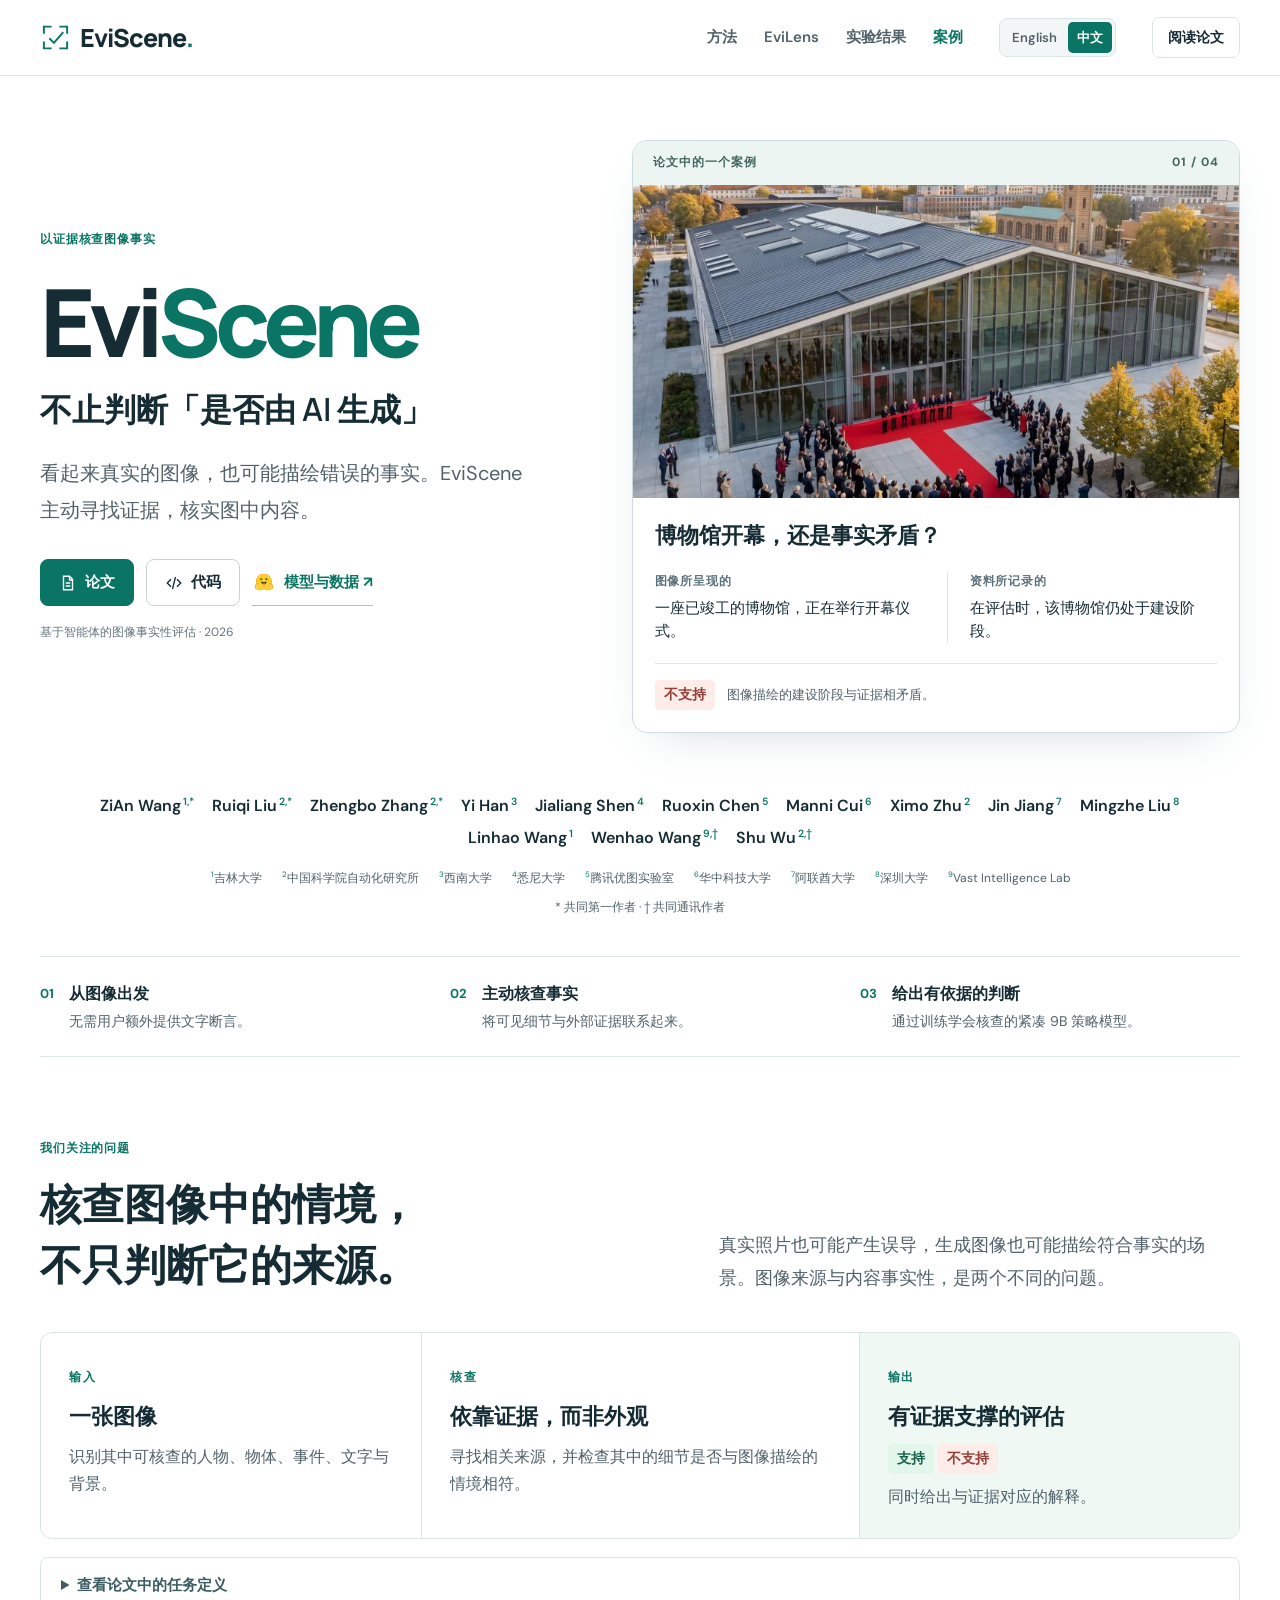
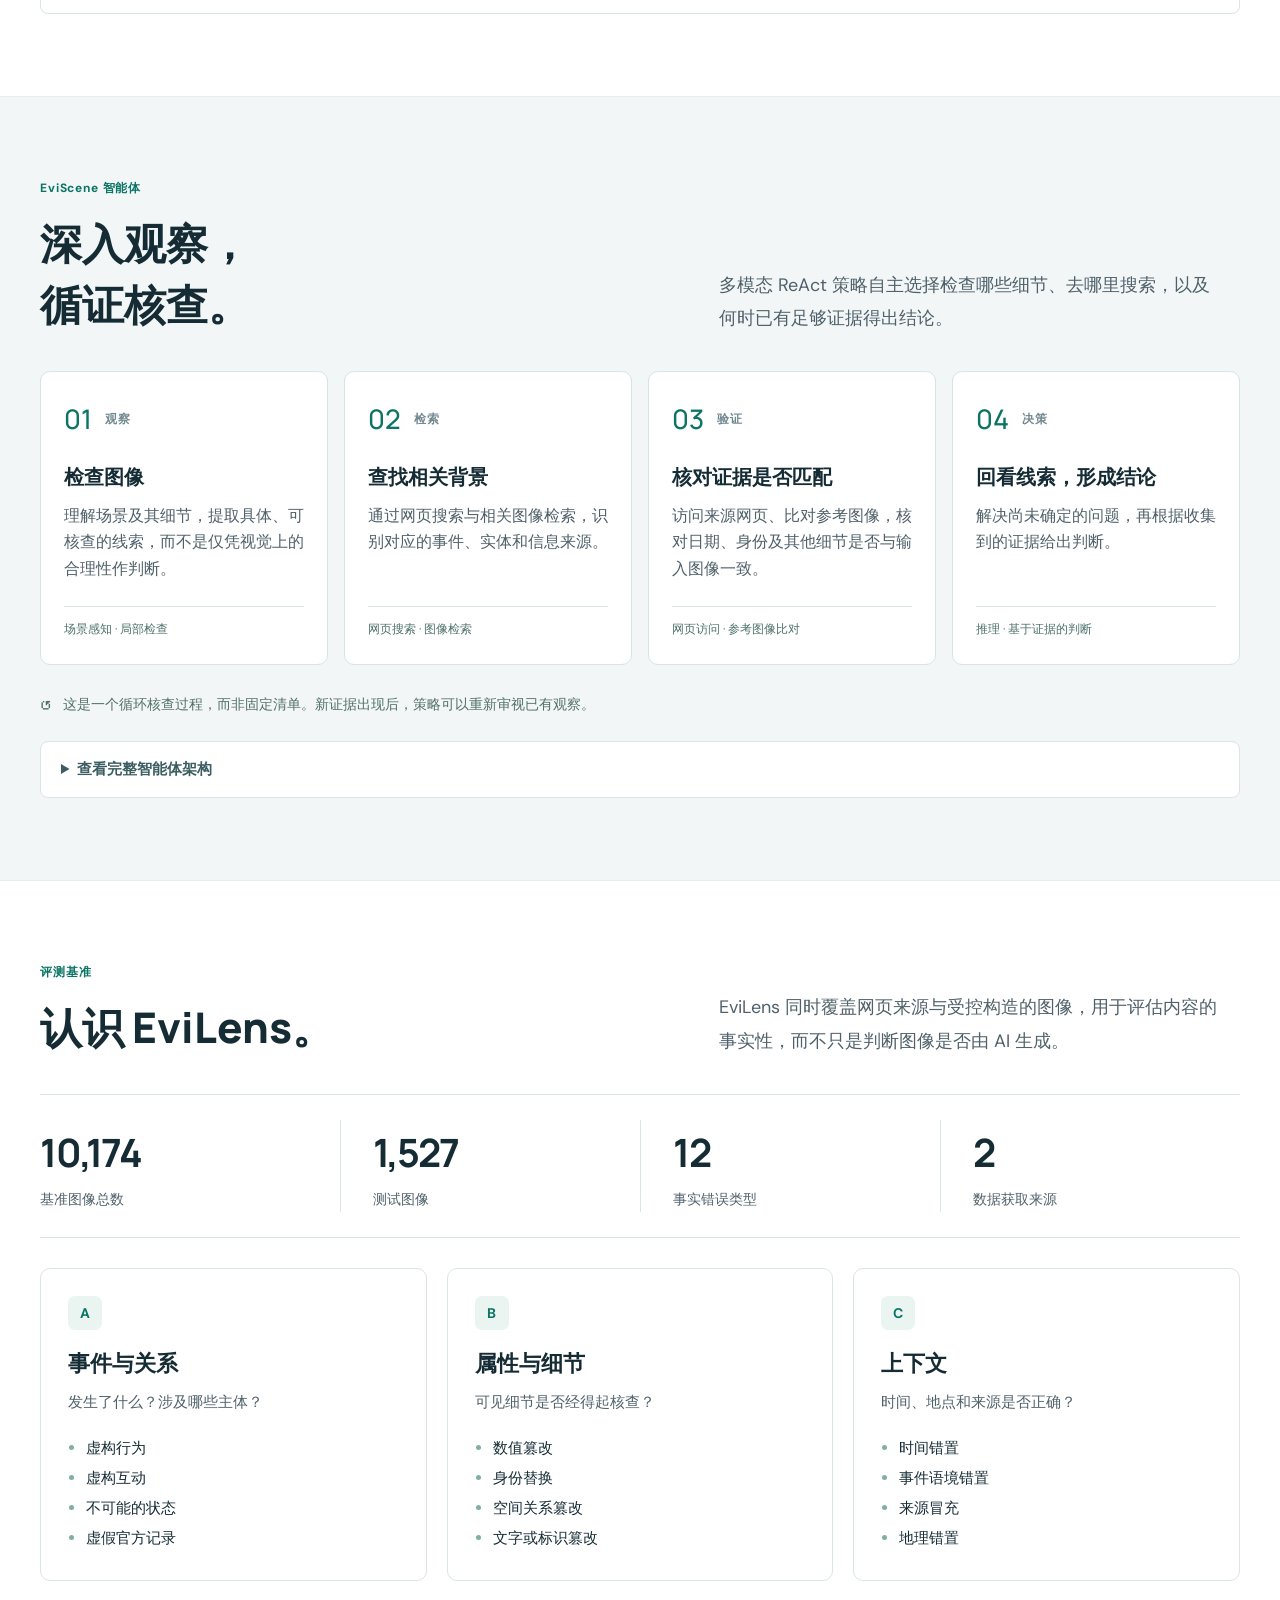
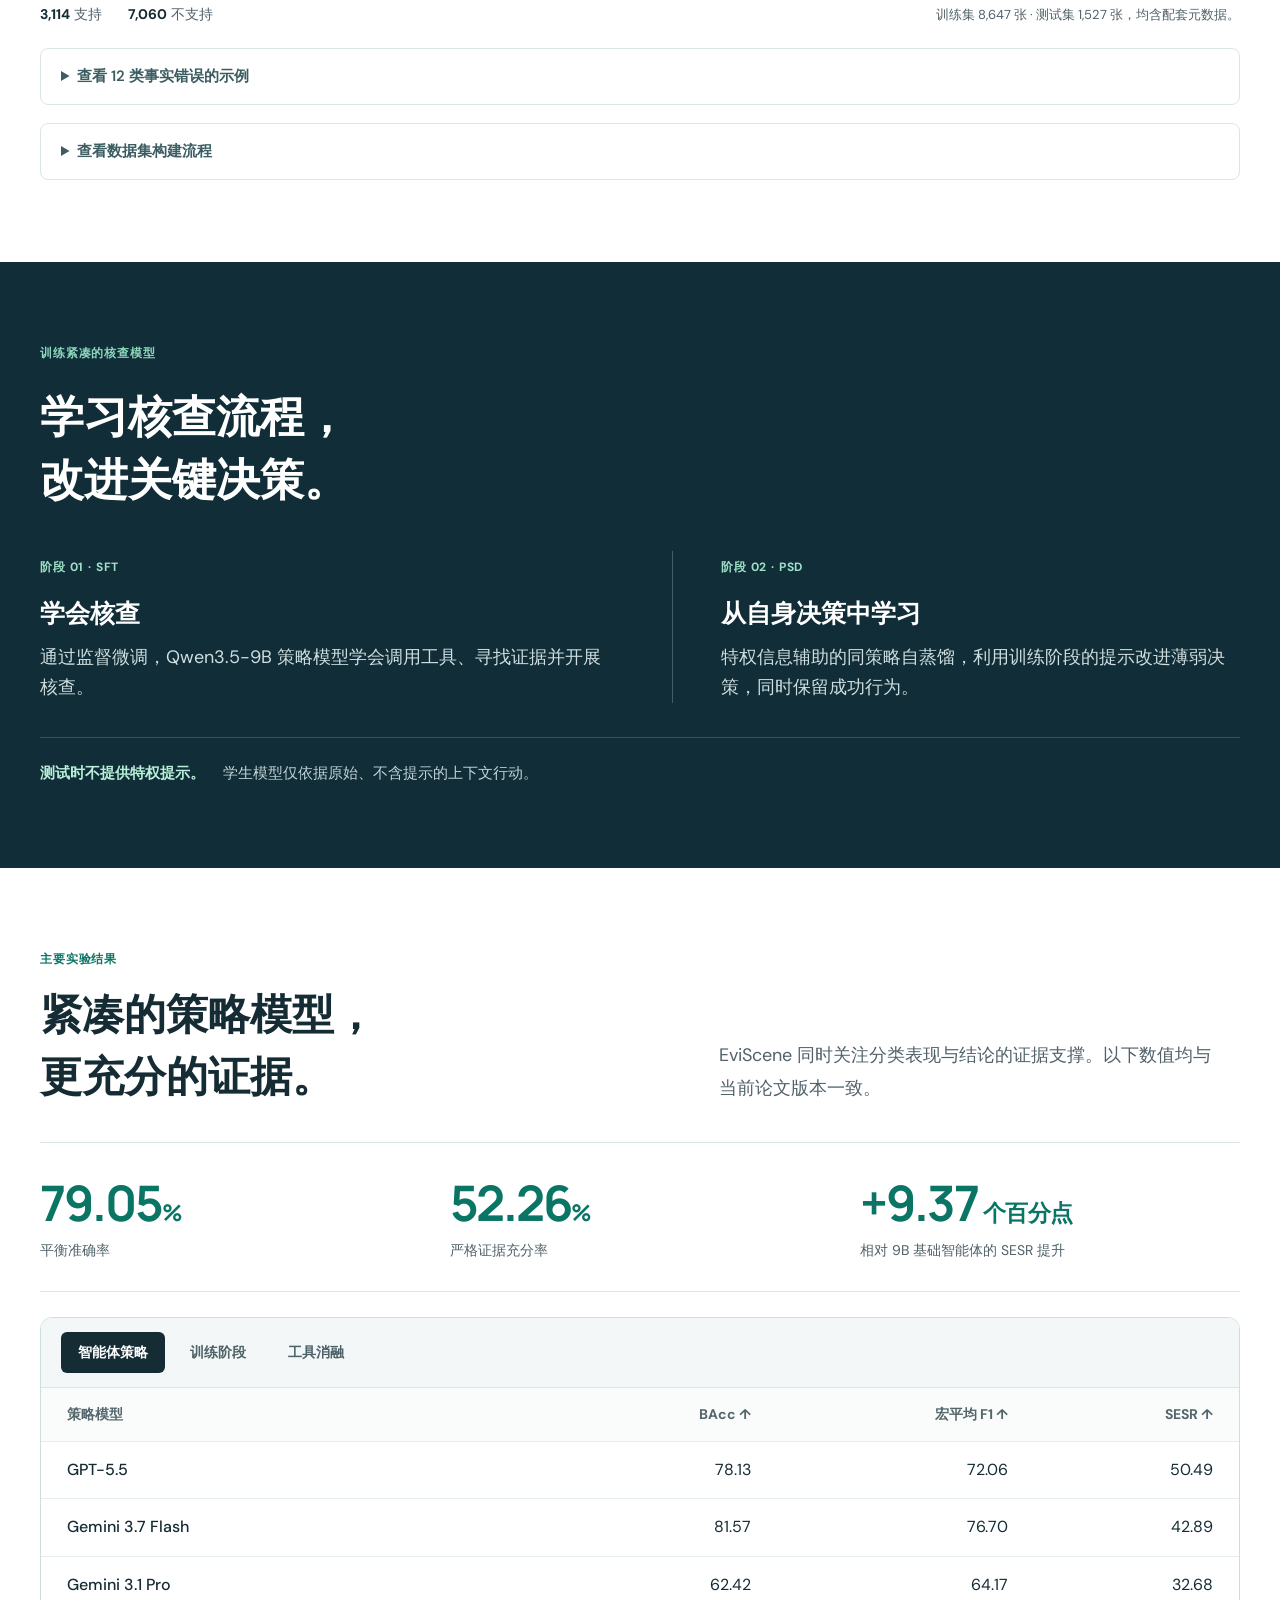
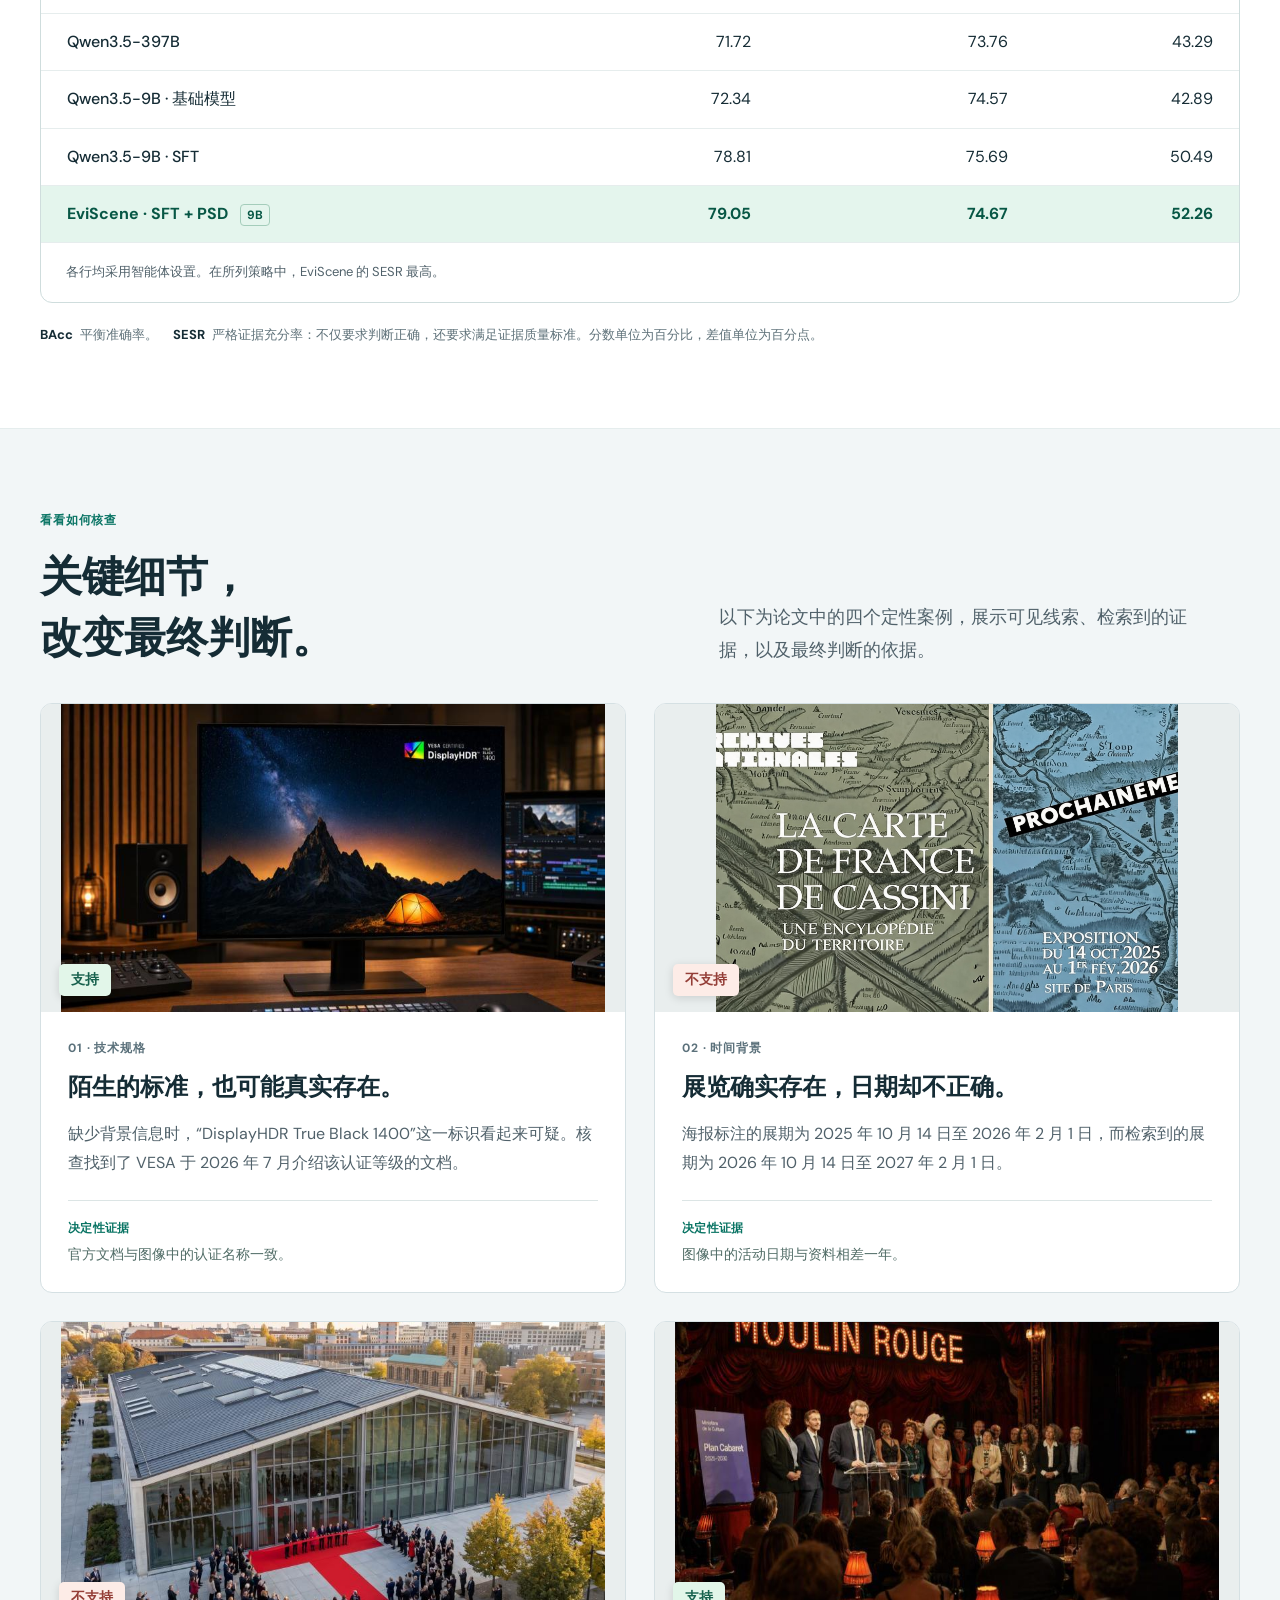
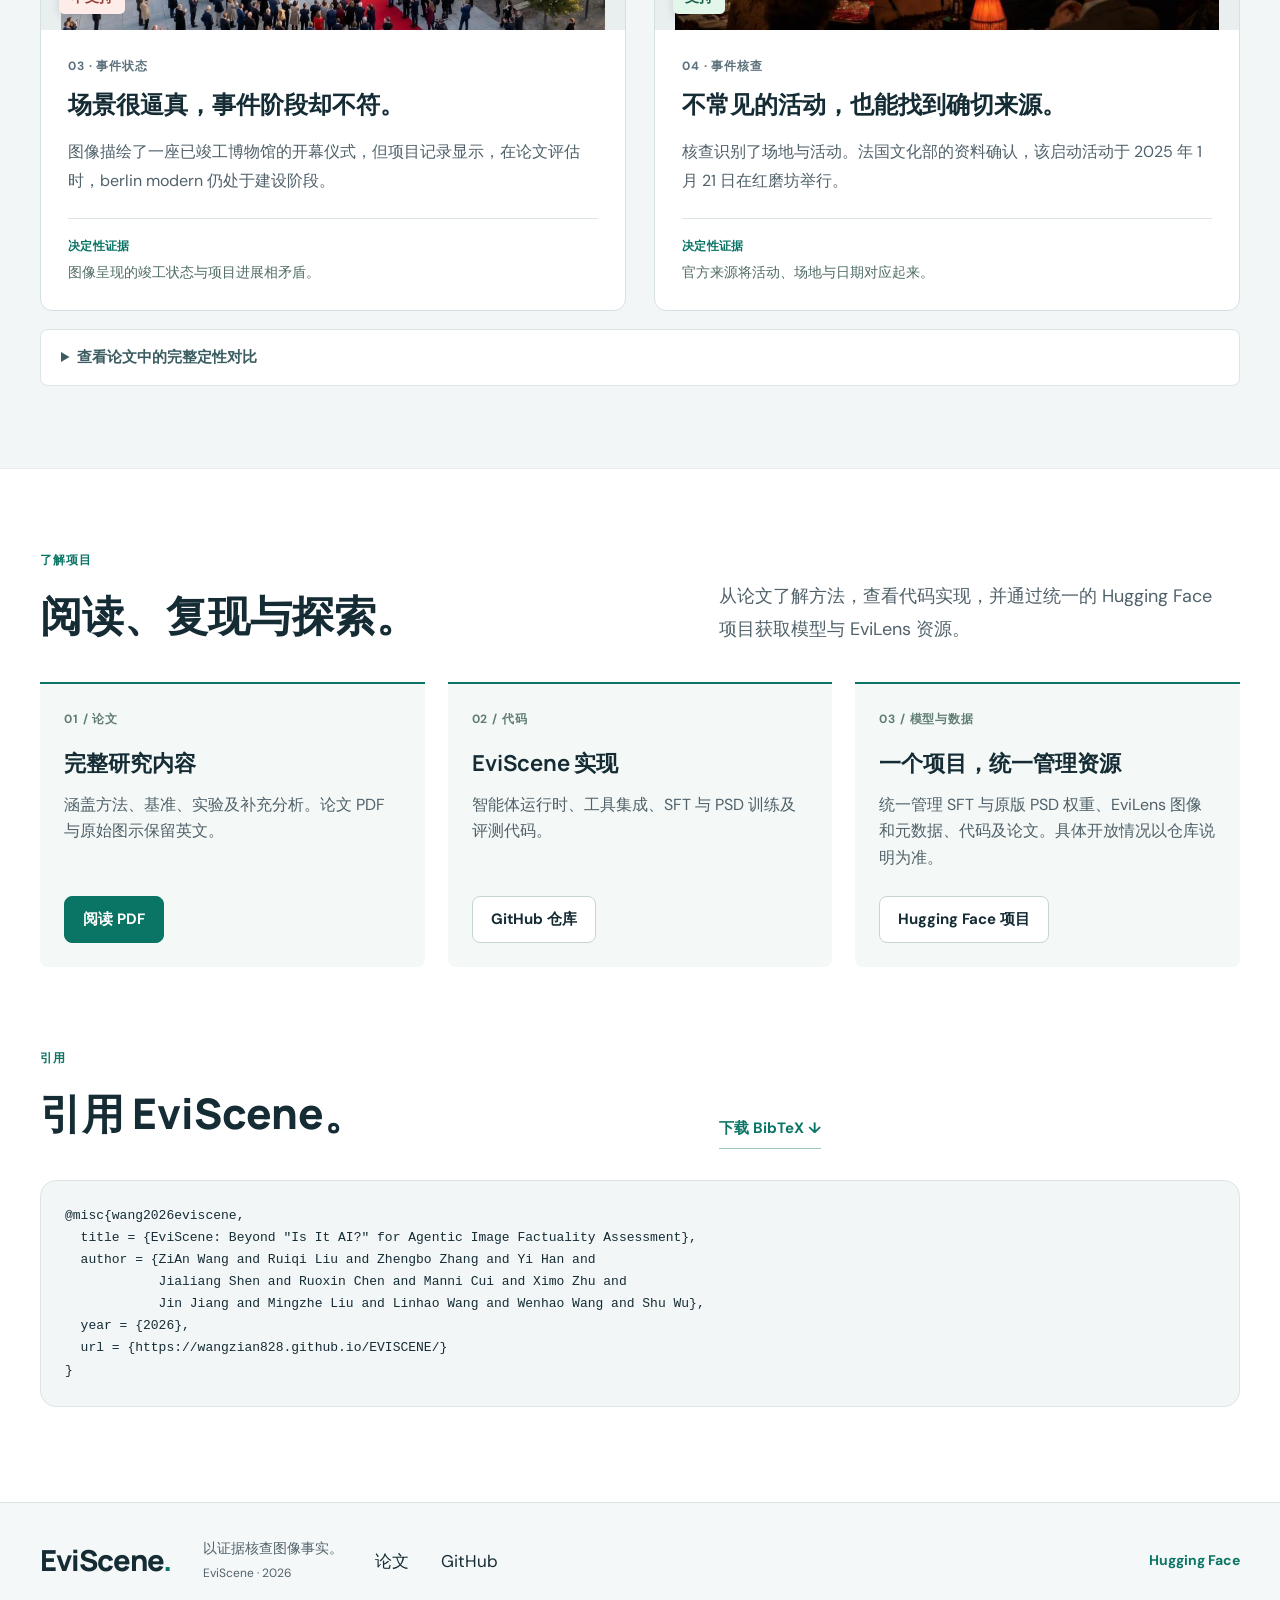
==== commit 32ea674c: "Add Hugging Face logo to models and data link" ====
--- a/zh.html
+++ b/zh.html
@@ -20,7 +20,7 @@
     <link rel="preconnect" href="https://fonts.googleapis.com">
     <link rel="preconnect" href="https://fonts.gstatic.com" crossorigin>
     <link href="https://fonts.googleapis.com/css2?family=DM+Sans:wght@400;500;600;700&amp;family=Manrope:wght@400;500;600;700;800&amp;display=swap" rel="stylesheet">
-    <link rel="stylesheet" href="styles.css?v=bilingual1">
+    <link rel="stylesheet" href="styles.css?v=hf-logo1">
     <script src="site.js?v=bilingual1" defer></script>
   </head>
   <body>
@@ -54,7 +54,7 @@
                 <path d="M6 3h8l4 4v14H6zM14 3v5h4M9 12h6M9 16h6"></path></svg>论文</a>
             <a class="button" href="https://github.com/wangzian828/EVISCENE" target="_blank" rel="noopener"><svg viewbox="0 0 24 24" aria-hidden="true">
                 <path d="m8 7-5 5 5 5M16 7l5 5-5 5M14 4l-4 16"></path></svg>代码</a>
-            <a class="text-link" href="https://huggingface.co/ZiAnwang/EviScene" target="_blank" rel="noopener">模型与数据 ↗</a>
+            <a class="text-link" href="https://huggingface.co/ZiAnwang/EviScene" target="_blank" rel="noopener"><img class="hf-logo" src="assets/huggingface.svg" width="24" height="24" alt="Hugging Face"><span>模型与数据 ↗</span></a>
           </div>
           <p class="hero-note">
             基于智能体的图像事实性评估 · 2026
--- a/styles.css
+++ b/styles.css
@@ -260,6 +260,16 @@
   padding: 10px 0;
   border-bottom: 1px solid #a2c8bc;
 }
+.hero-actions .text-link {
+  display: inline-flex;
+  align-items: center;
+  gap: 8px;
+}
+.text-link .hf-logo {
+  width: 24px;
+  height: 24px;
+  flex: 0 0 24px;
+}
 .hero-note {
   font-size: 12px;
   color: #64757c;
@@ -1648,6 +1658,9 @@
 html:lang(zh) .example-copy > p {
   line-height: 1.85;
 }
+html:lang(zh) .hero-subtitle {
+  text-wrap: balance;
+}
 @media (max-width: 1100px) {
   .nav-shell { gap: 16px; }
   .nav-shell nav { gap: 16px; }
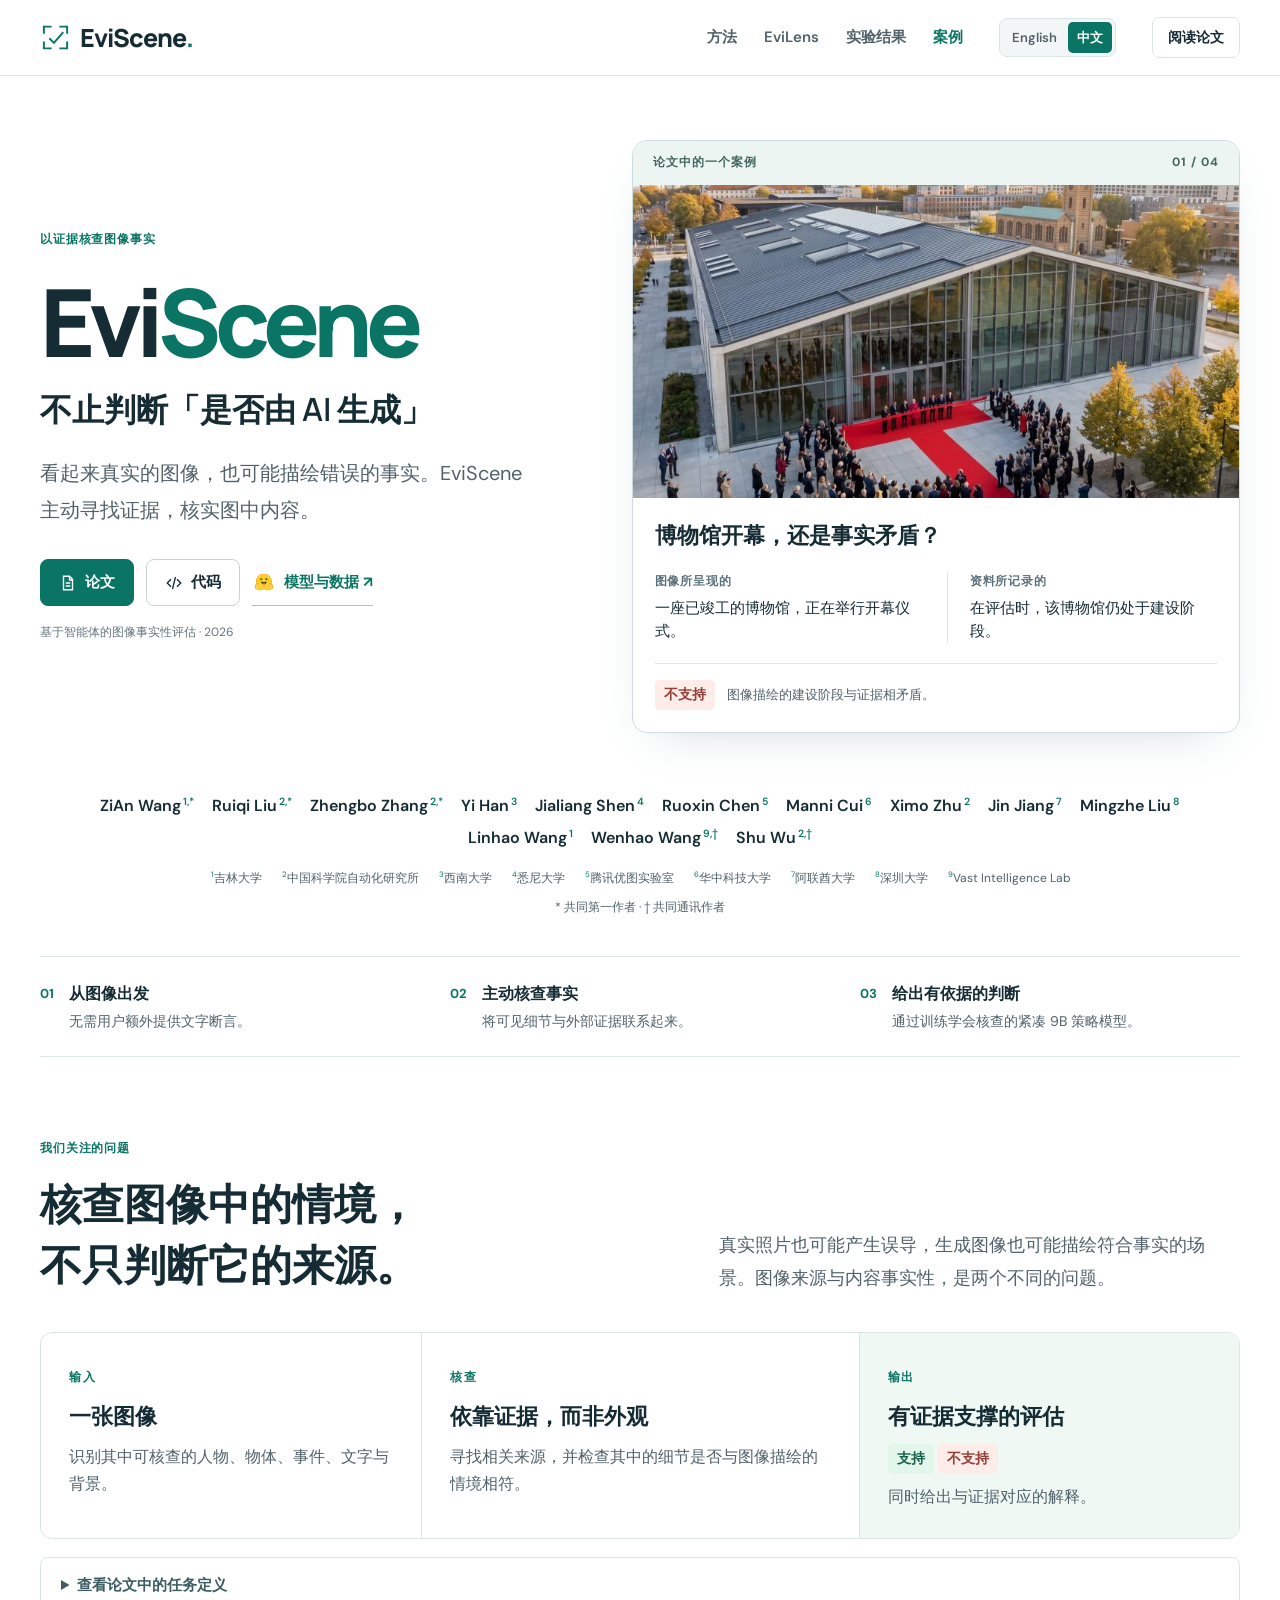
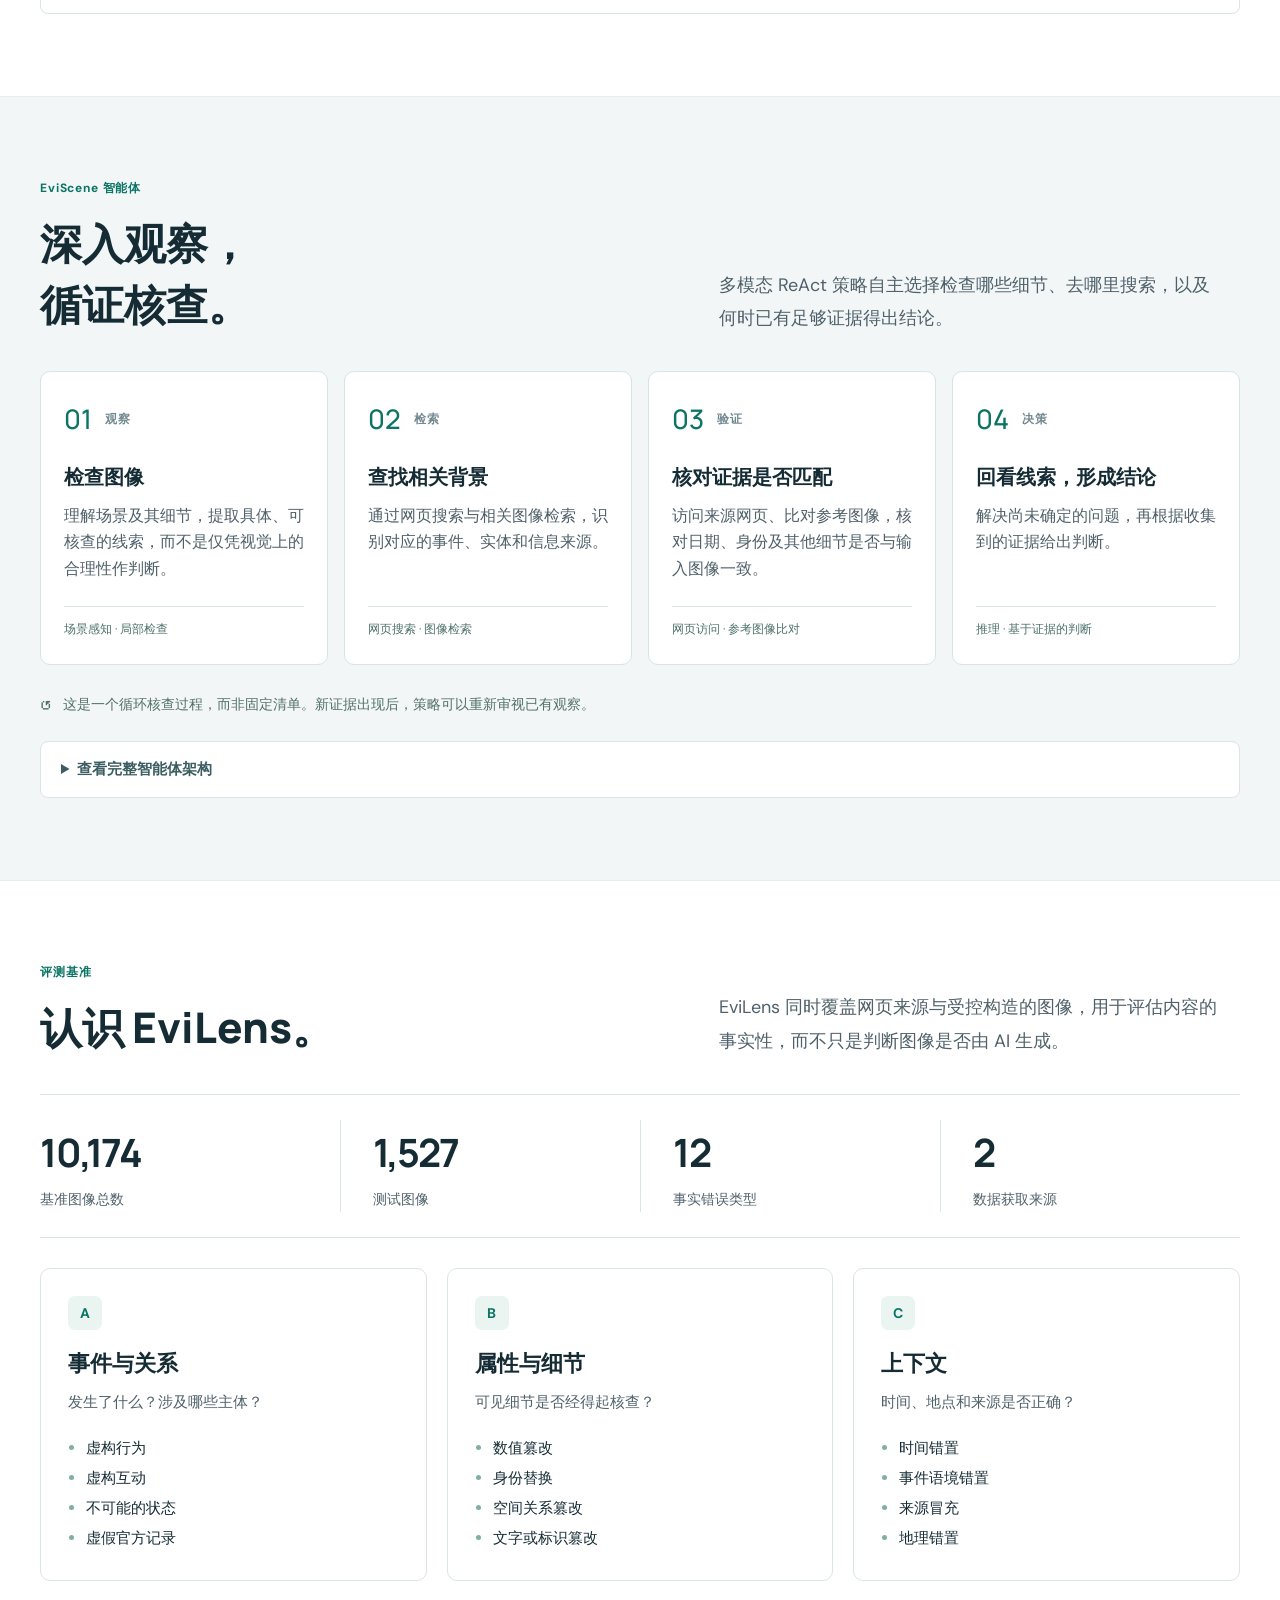
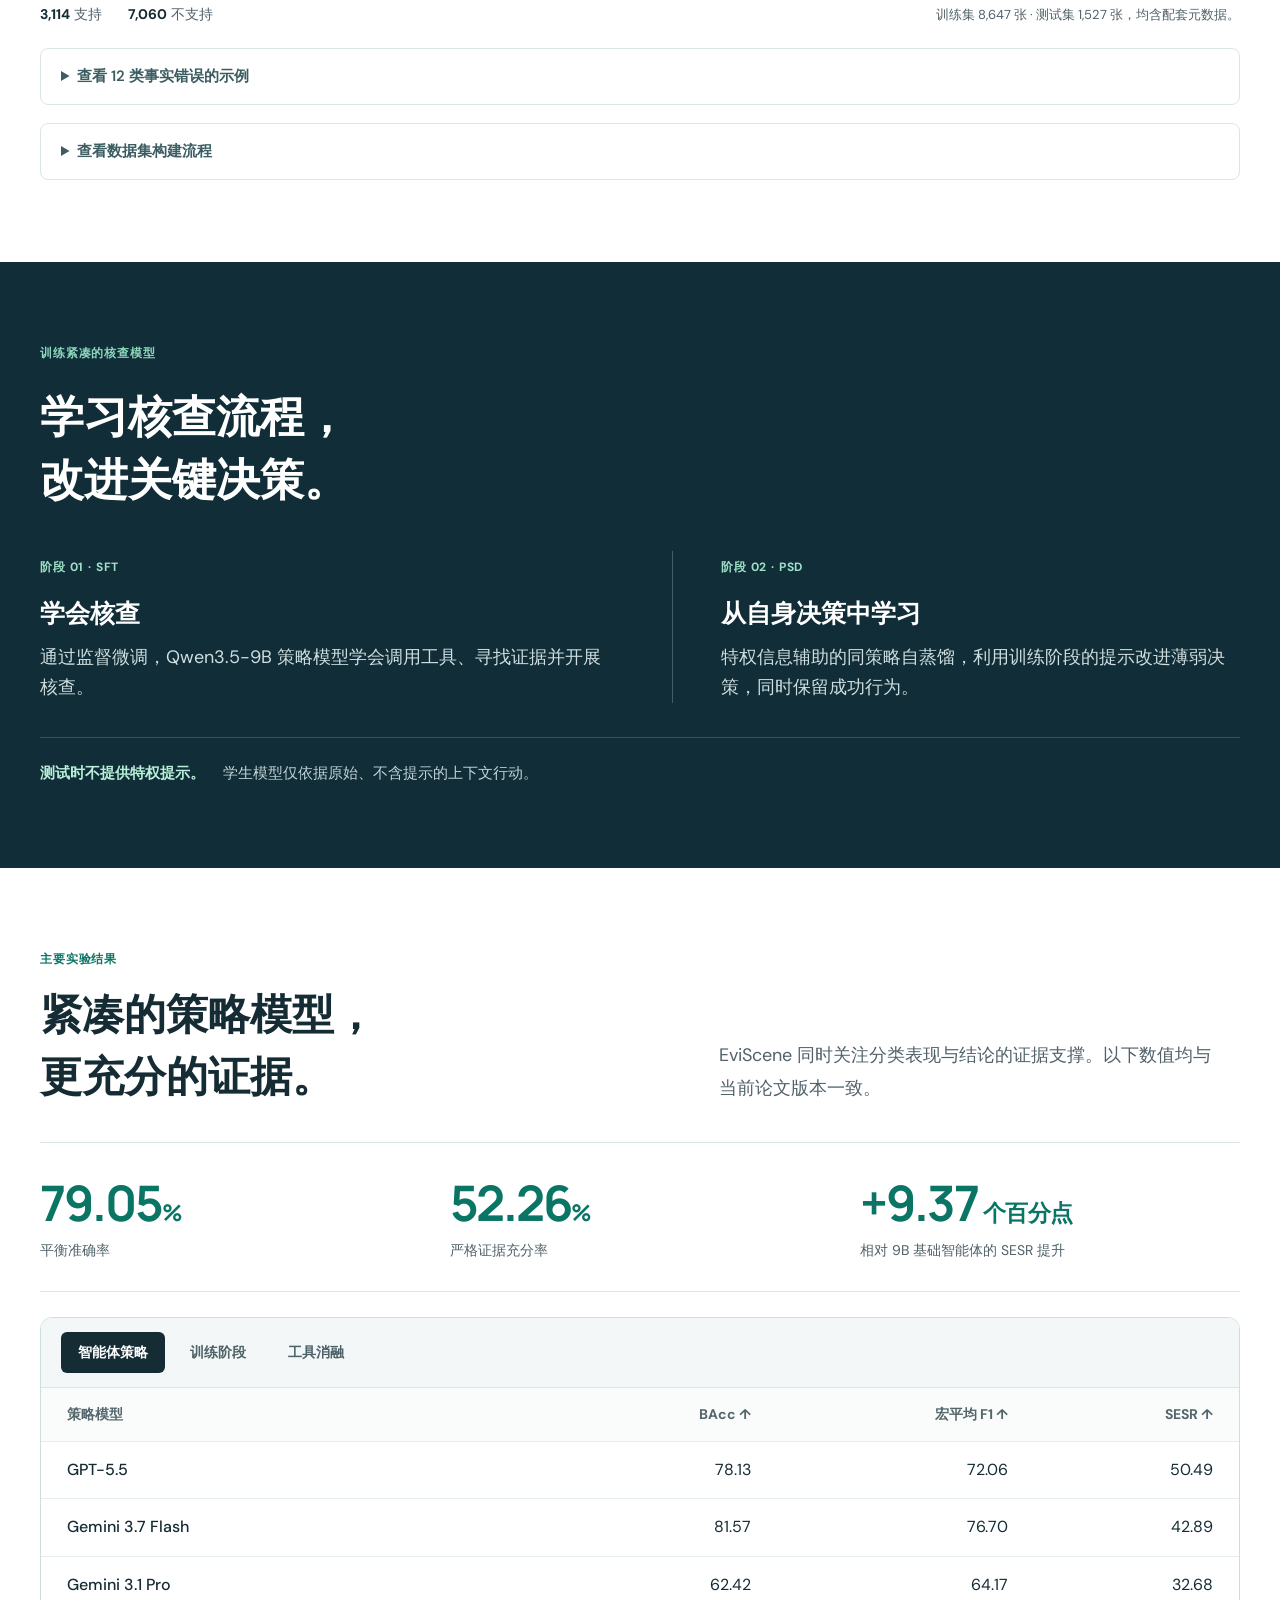
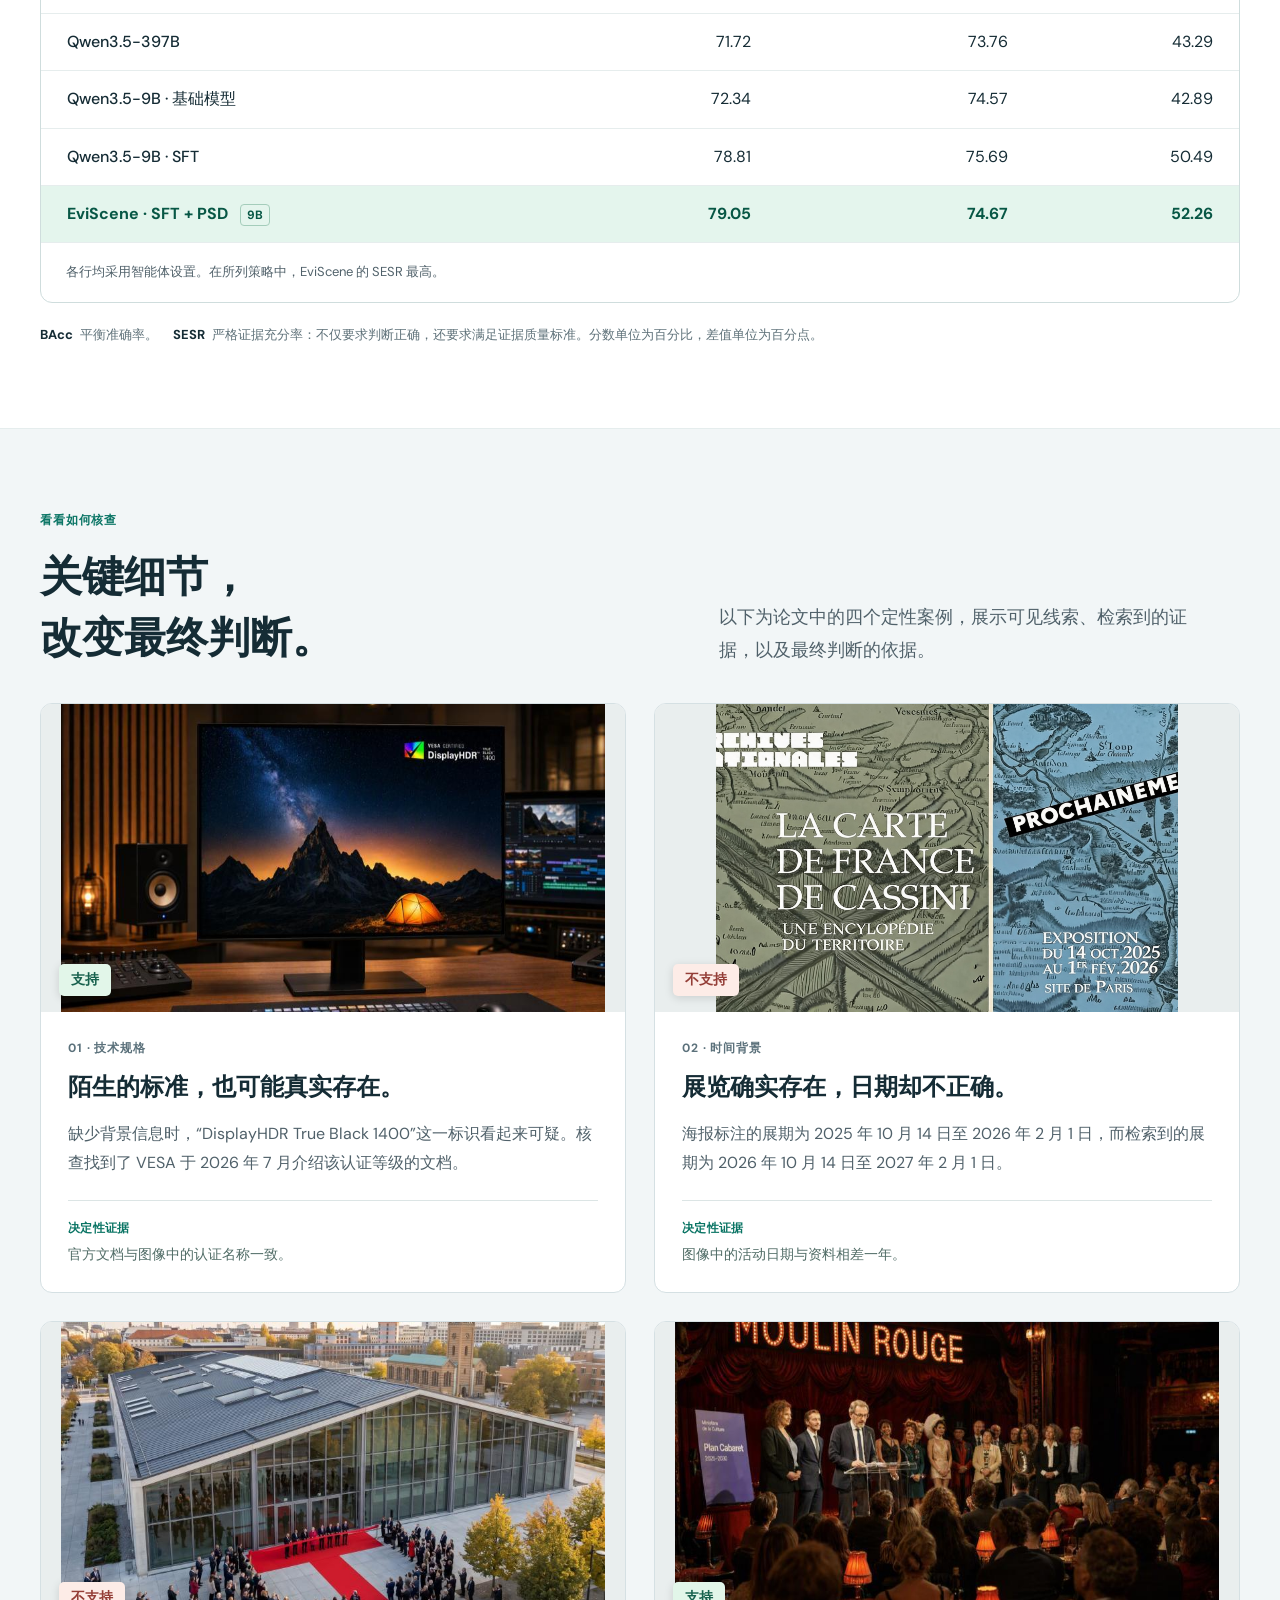
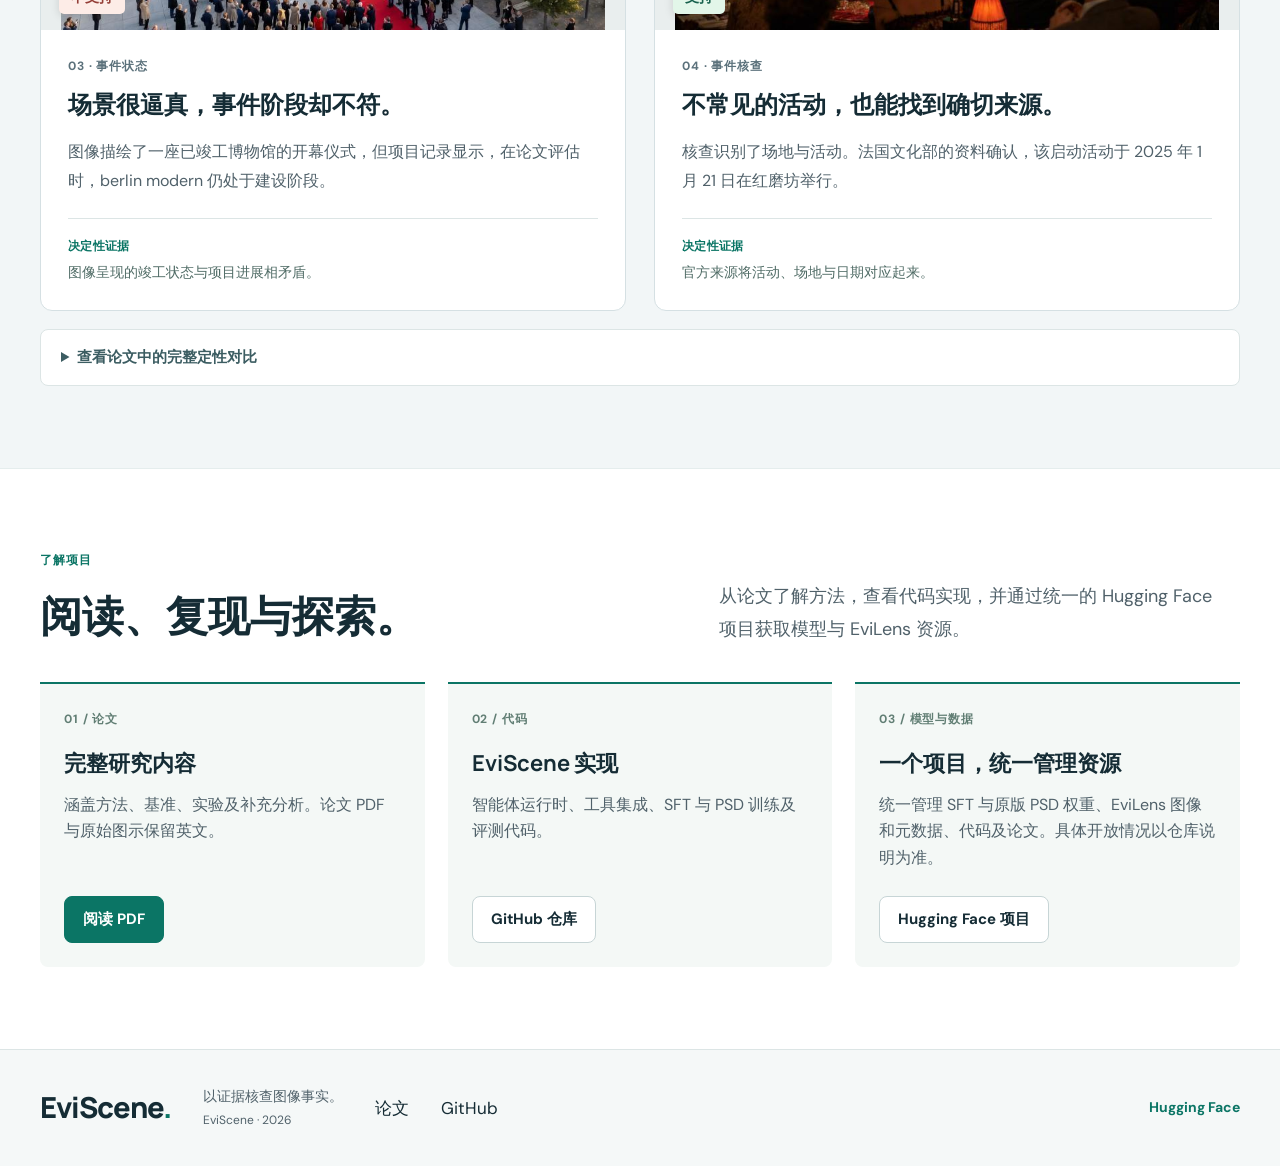
==== commit 8a38bc47: "Remove BibTeX pending arXiv review" ====
--- a/zh.html
+++ b/zh.html
@@ -634,20 +634,6 @@
           </article>
         </div>
       </section>
-      <section class="section shell citation" id="citation">
-        <div class="section-head">
-          <div><p class="eyebrow">引用</p><h2>引用 EviScene。</h2></div>
-          <p><a class="text-link" href="assets/eviscene.bib" download>下载 BibTeX ↓</a></p>
-        </div>
-        <pre><code>@misc{wang2026eviscene,
-  title = {EviScene: Beyond "Is It AI?" for Agentic Image Factuality Assessment},
-  author = {ZiAn Wang and Ruiqi Liu and Zhengbo Zhang and Yi Han and
-            Jialiang Shen and Ruoxin Chen and Manni Cui and Ximo Zhu and
-            Jin Jiang and Mingzhe Liu and Linhao Wang and Wenhao Wang and Shu Wu},
-  year = {2026},
-  url = {https://wangzian828.github.io/EVISCENE/}
-}</code></pre>
-      </section>
     </main>
     <footer>
       <div class="shell footer-inner">
--- a/styles.css
+++ b/styles.css
@@ -1592,19 +1592,6 @@
   color: var(--muted);
   font-size: 12px;
 }
-.citation {
-  padding-top: 0;
-}
-.citation pre {
-  padding: 24px;
-  overflow-x: auto;
-  border: 1px solid var(--line);
-  border-radius: 16px;
-  background: var(--soft);
-  font-size: 13px;
-  line-height: 1.7;
-  tab-size: 2;
-}
 @media (max-width: 600px) {
   .author-names { font-size: 14px; column-gap: 13px; }
   .affiliations { column-gap: 10px; }
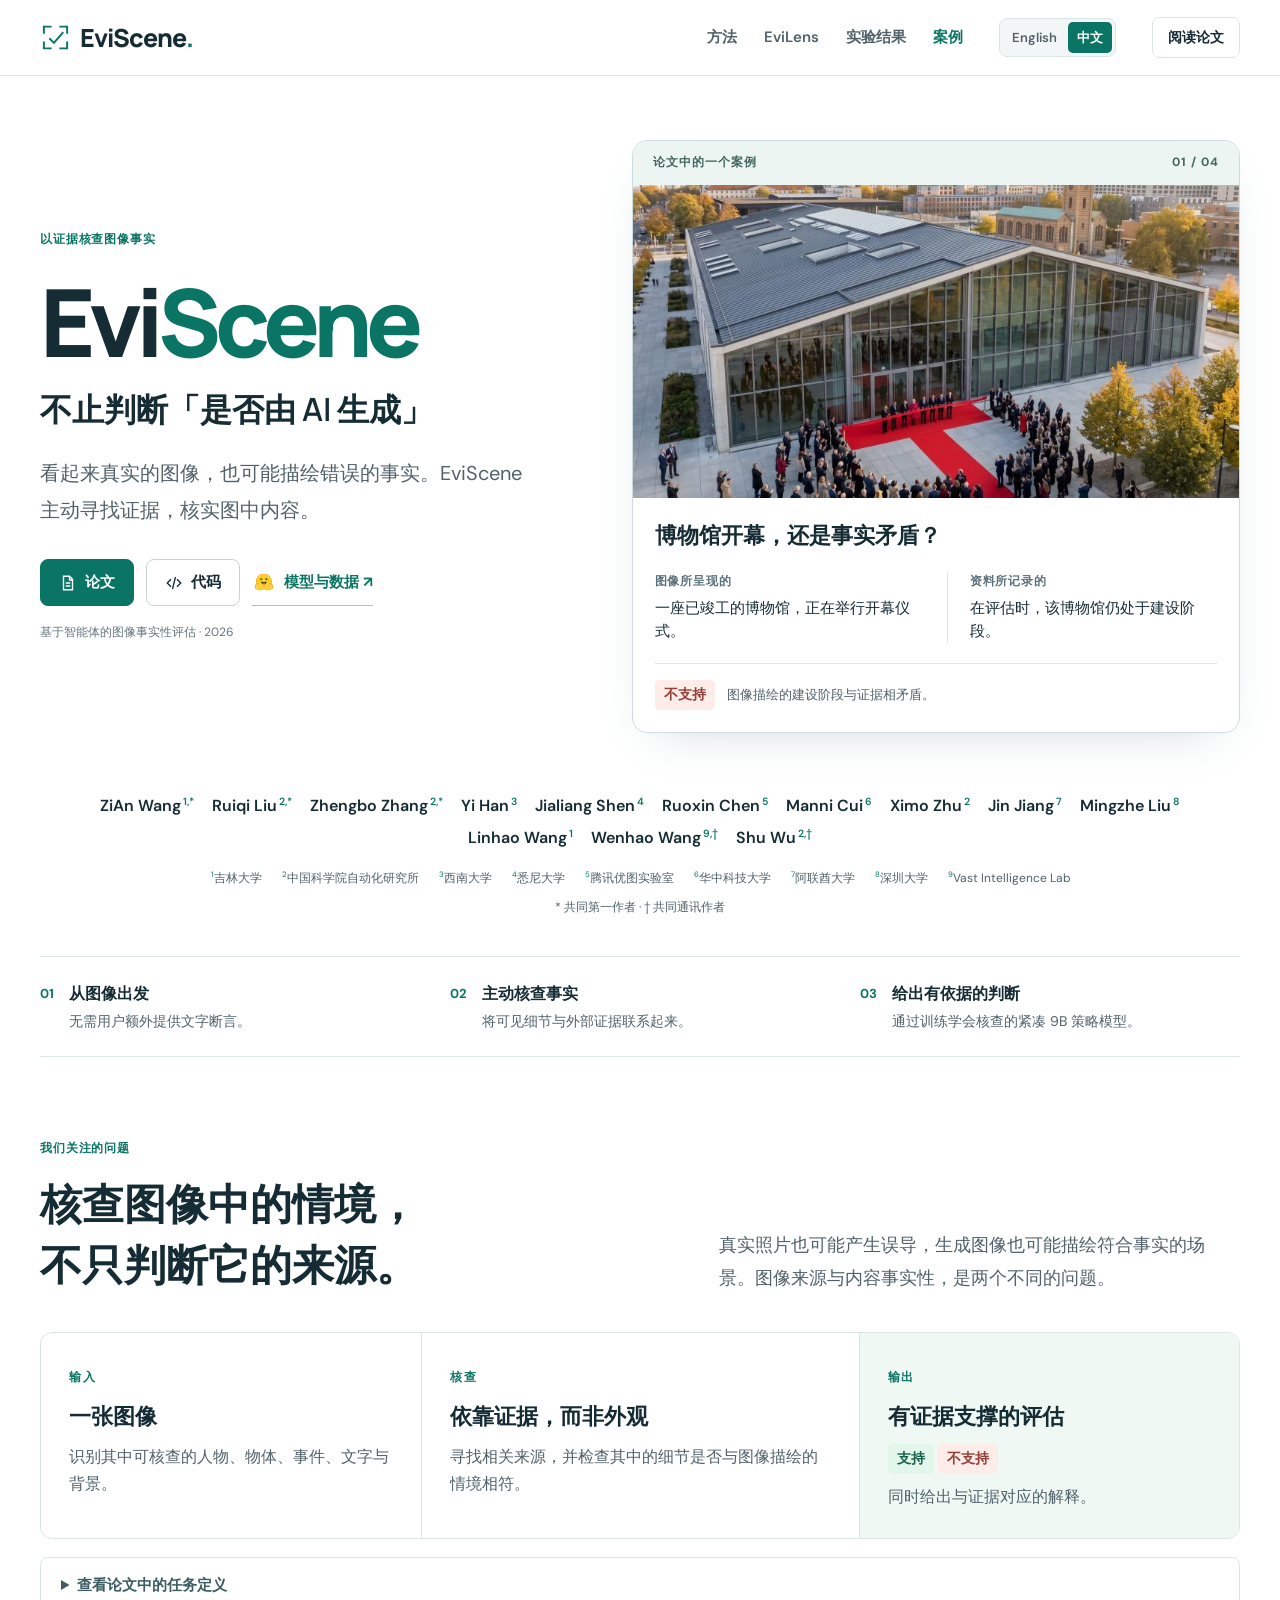
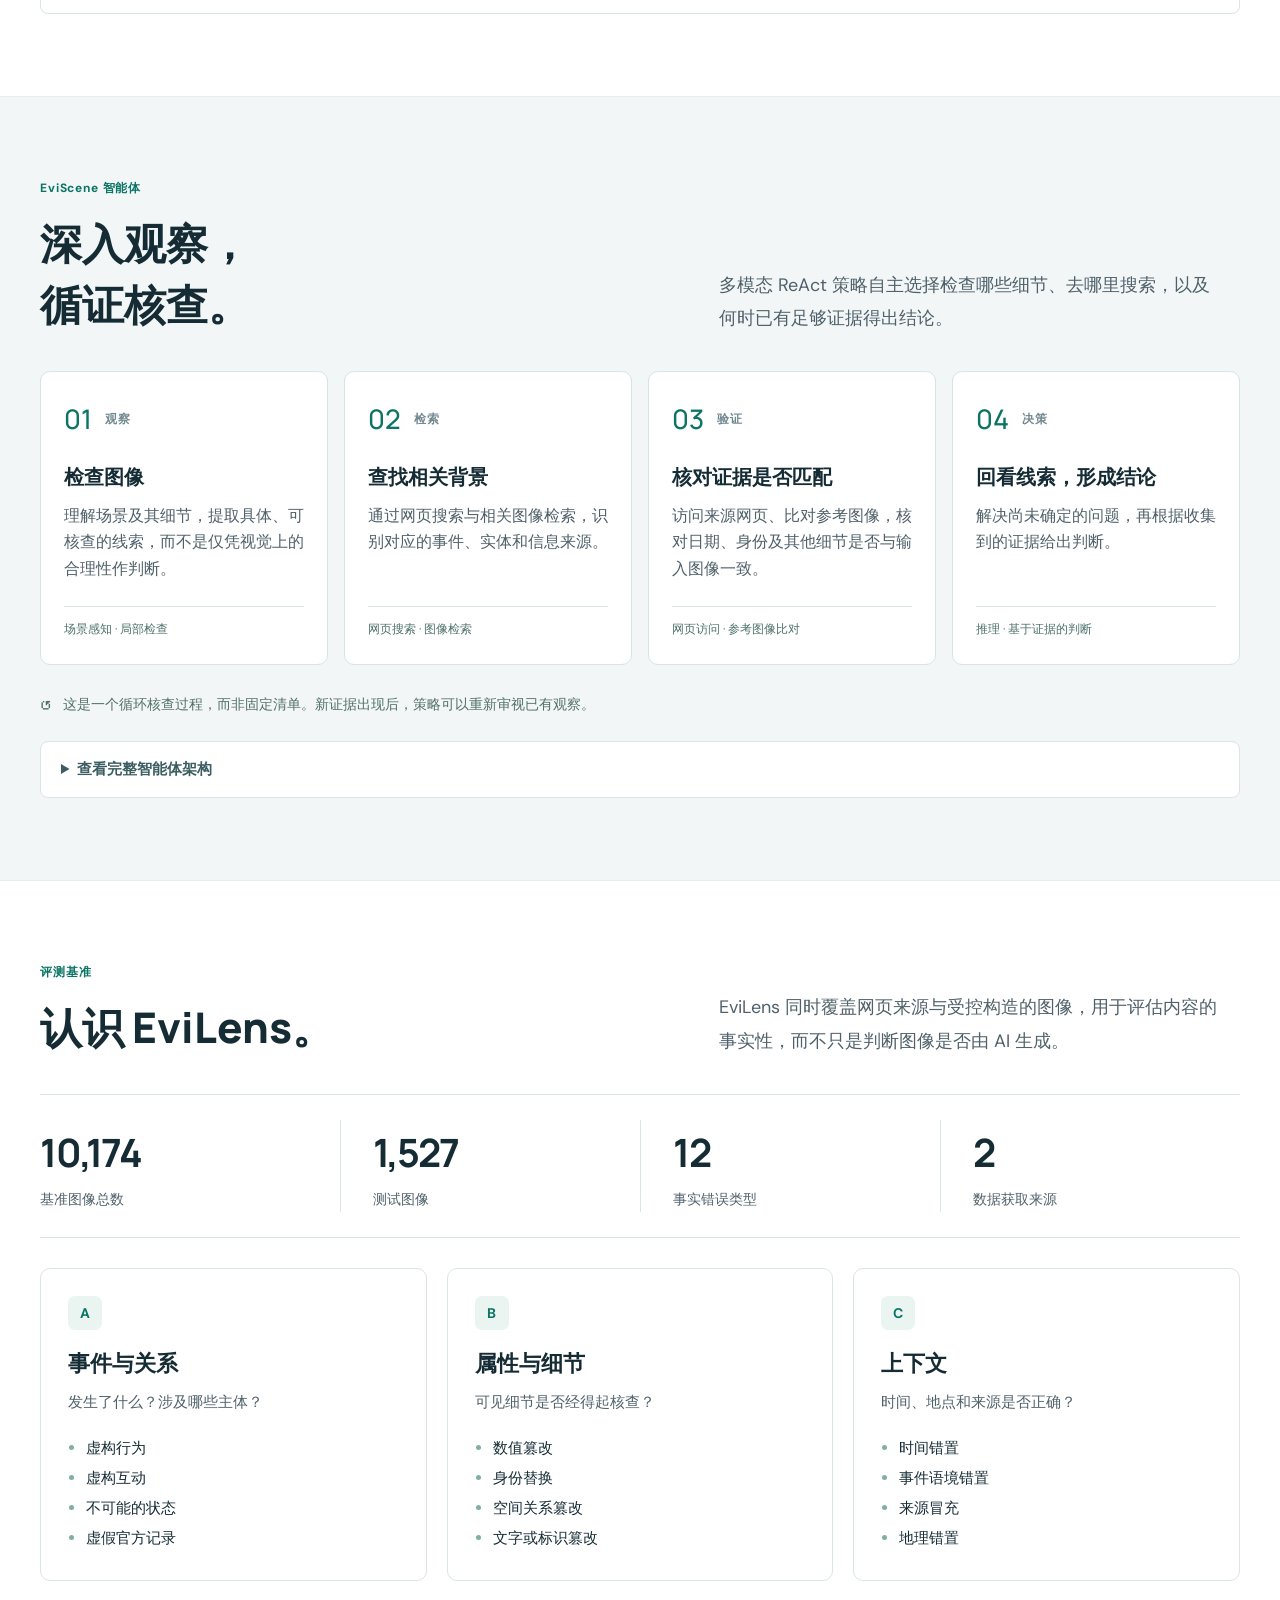
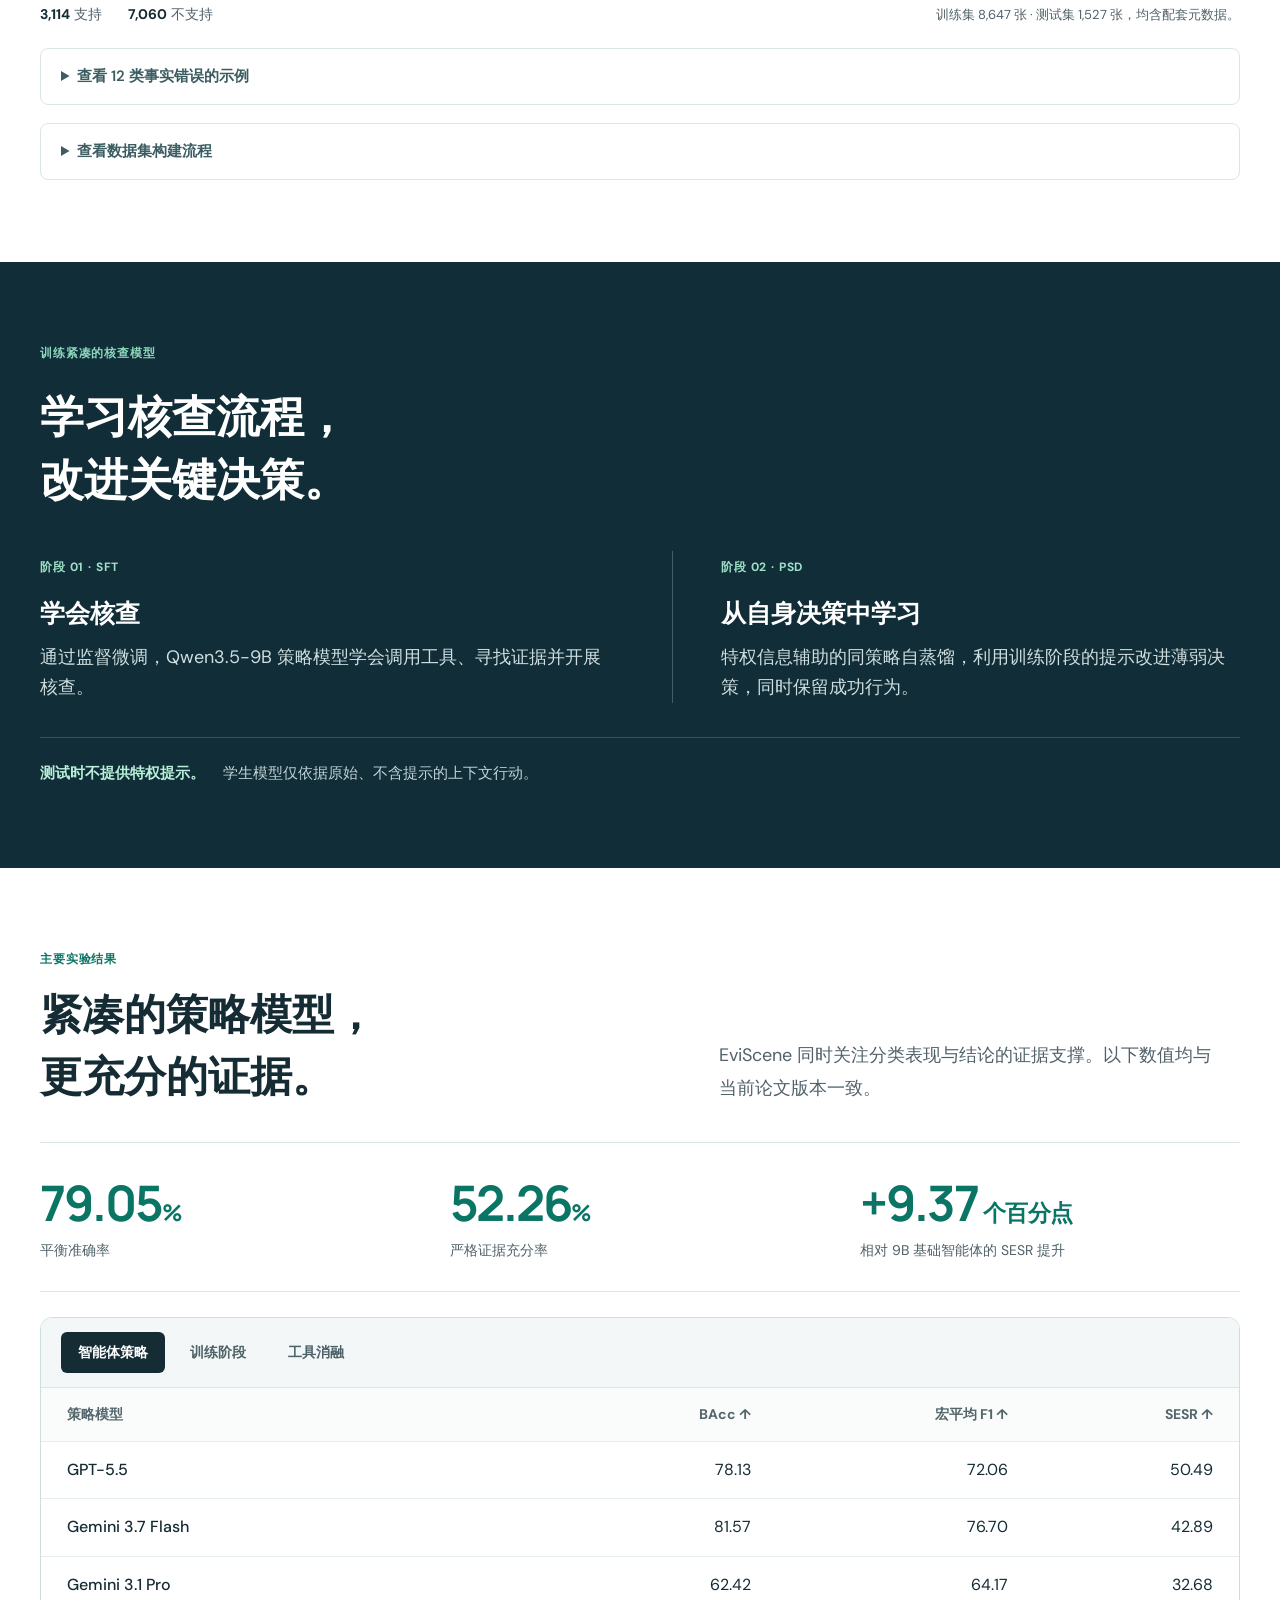
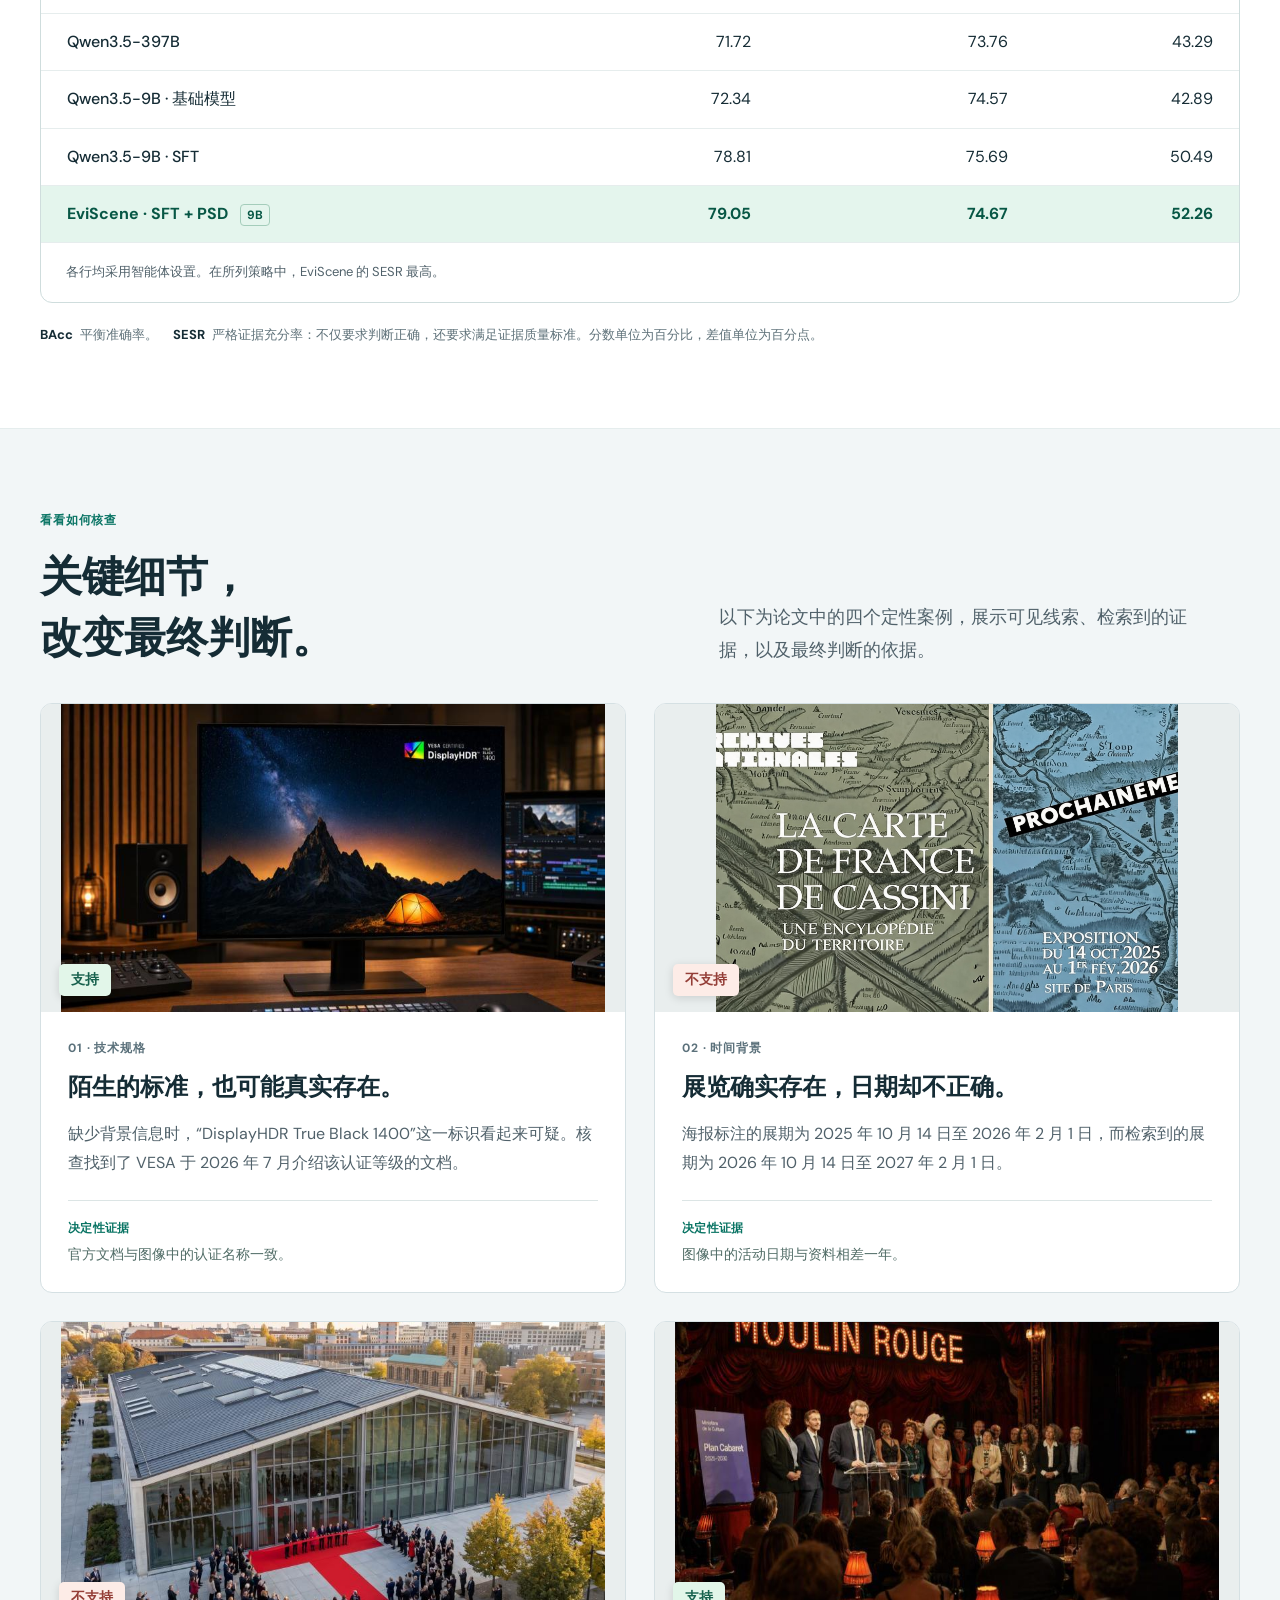
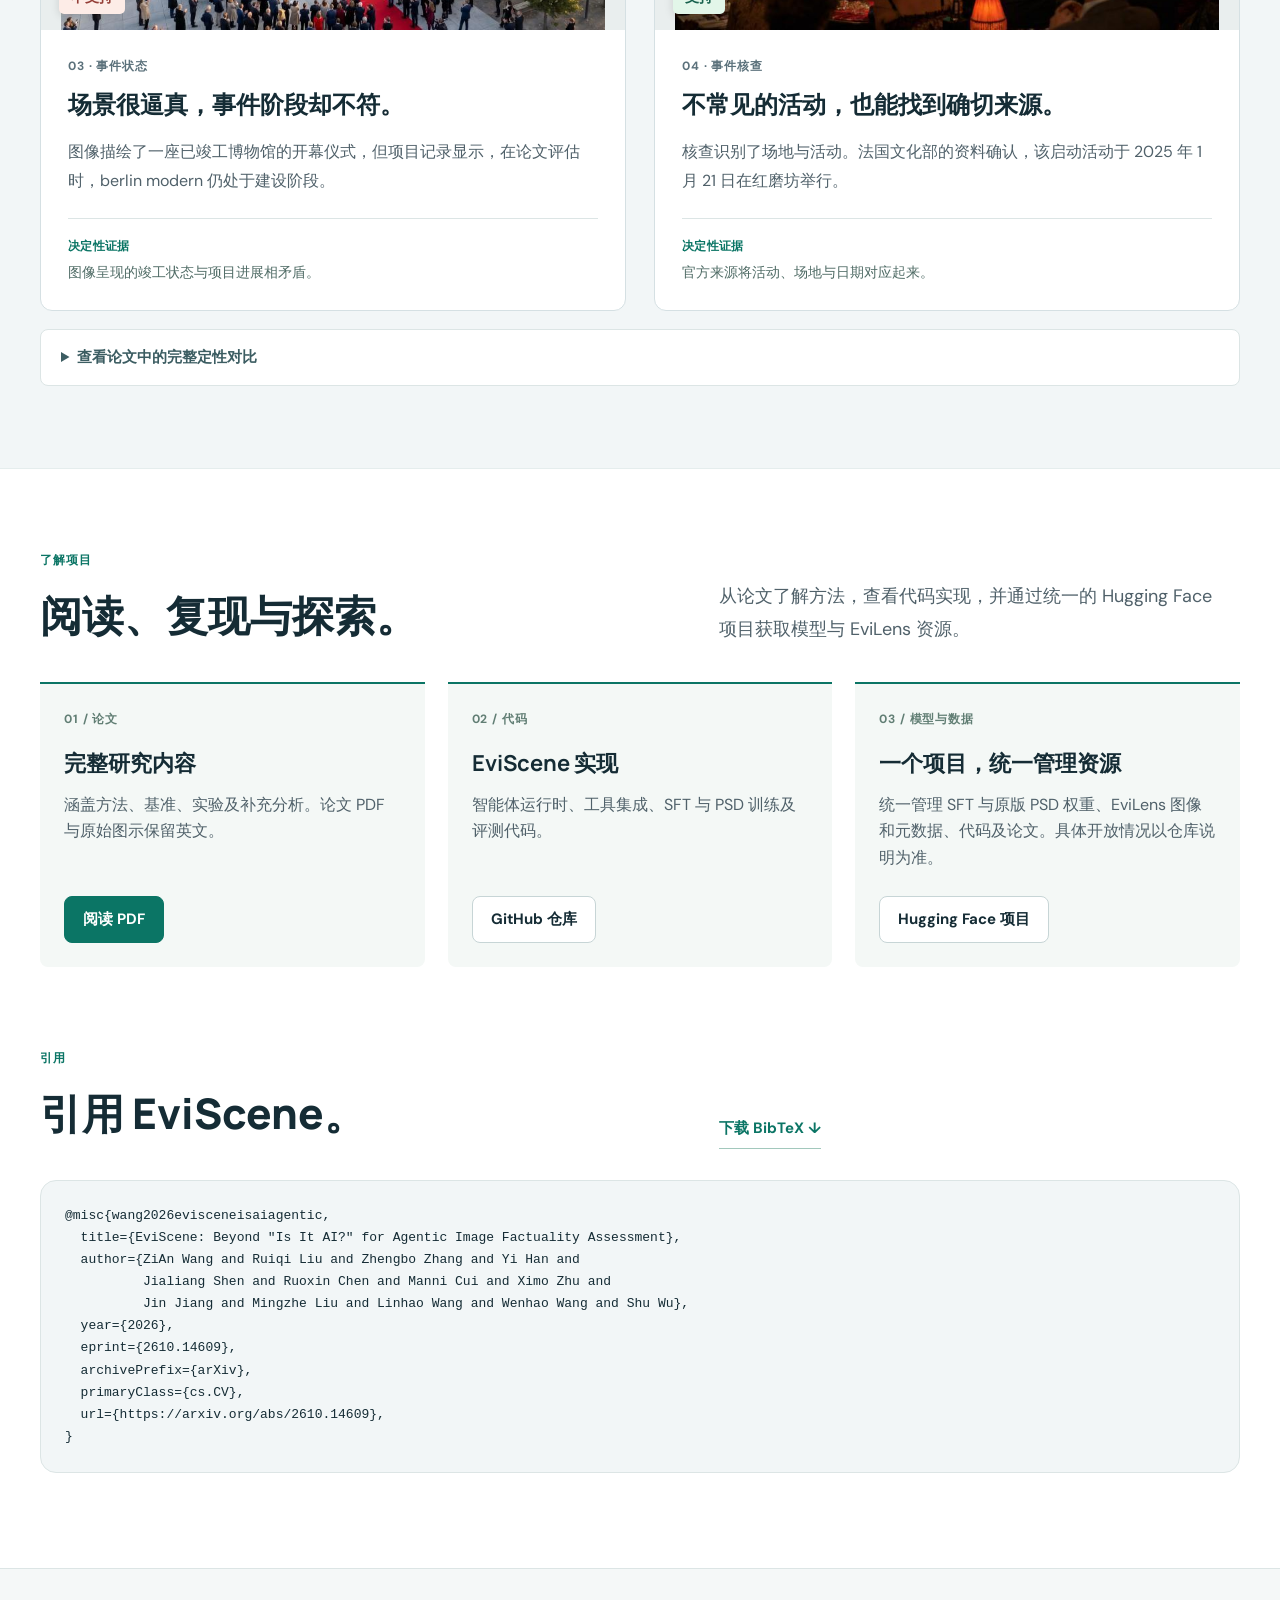
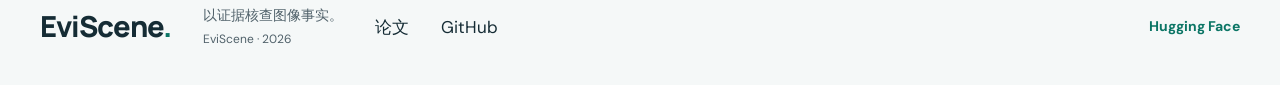
==== commit 1e6e02e0: "Add published arXiv paper and citation" ====
--- a/zh.html
+++ b/zh.html
@@ -20,7 +20,7 @@
     <link rel="preconnect" href="https://fonts.googleapis.com">
     <link rel="preconnect" href="https://fonts.gstatic.com" crossorigin>
     <link href="https://fonts.googleapis.com/css2?family=DM+Sans:wght@400;500;600;700&amp;family=Manrope:wght@400;500;600;700;800&amp;display=swap" rel="stylesheet">
-    <link rel="stylesheet" href="styles.css?v=hf-logo1">
+    <link rel="stylesheet" href="styles.css?v=arxiv2610">
     <script src="site.js?v=bilingual1" defer></script>
   </head>
   <body>
@@ -37,7 +37,7 @@
           <a href="./" lang="en" hreflang="en" data-language="en">English</a>
           <a href="zh.html" lang="zh-CN" hreflang="zh-CN" data-language="zh-CN" aria-current="page">中文</a>
         </div>
-        <a class="nav-paper" href="assets/eviscene-paper.pdf" target="_blank" rel="noopener">阅读论文</a>
+        <a class="nav-paper" href="https://arxiv.org/abs/2610.14609" target="_blank" rel="noopener">阅读论文</a>
       </div>
     </header>
     <main id="main">
@@ -50,7 +50,7 @@
             看起来真实的图像，也可能描绘错误的事实。EviScene 主动寻找证据，核实图中内容。
           </p>
           <div class="hero-actions">
-            <a class="button primary" href="assets/eviscene-paper.pdf" target="_blank" rel="noopener"><svg viewbox="0 0 24 24" aria-hidden="true">
+            <a class="button primary" href="https://arxiv.org/abs/2610.14609" target="_blank" rel="noopener"><svg viewbox="0 0 24 24" aria-hidden="true">
                 <path d="M6 3h8l4 4v14H6zM14 3v5h4M9 12h6M9 16h6"></path></svg>论文</a>
             <a class="button" href="https://github.com/wangzian828/EVISCENE" target="_blank" rel="noopener"><svg viewbox="0 0 24 24" aria-hidden="true">
                 <path d="m8 7-5 5 5 5M16 7l5 5-5 5M14 4l-4 16"></path></svg>代码</a>
@@ -616,7 +616,7 @@
             <span class="resource-type">01 / 论文</span>
             <h3>完整研究内容</h3>
             <p>涵盖方法、基准、实验及补充分析。论文 PDF 与原始图示保留英文。</p>
-            <a class="button primary" href="assets/eviscene-paper.pdf" target="_blank" rel="noopener">阅读 PDF</a>
+            <a class="button primary" href="https://arxiv.org/pdf/2610.14609" target="_blank" rel="noopener">阅读 PDF</a>
           </article>
           <article>
             <span class="resource-type">02 / 代码</span>
@@ -634,6 +634,23 @@
           </article>
         </div>
       </section>
+      <section class="section shell citation" id="citation">
+        <div class="section-head">
+          <div><p class="eyebrow">引用</p><h2>引用 EviScene。</h2></div>
+          <p><a class="text-link" href="assets/eviscene.bib" download>下载 BibTeX ↓</a></p>
+        </div>
+        <pre><code>@misc{wang2026evisceneisaiagentic,
+  title={EviScene: Beyond "Is It AI?" for Agentic Image Factuality Assessment},
+  author={ZiAn Wang and Ruiqi Liu and Zhengbo Zhang and Yi Han and
+          Jialiang Shen and Ruoxin Chen and Manni Cui and Ximo Zhu and
+          Jin Jiang and Mingzhe Liu and Linhao Wang and Wenhao Wang and Shu Wu},
+  year={2026},
+  eprint={2610.14609},
+  archivePrefix={arXiv},
+  primaryClass={cs.CV},
+  url={https://arxiv.org/abs/2610.14609},
+}</code></pre>
+      </section>
     </main>
     <footer>
       <div class="shell footer-inner">
@@ -641,7 +658,7 @@
         <p>
           以证据核查图像事实。<br><span>EviScene · 2026</span>
         </p>
-        <a href="assets/eviscene-paper.pdf" target="_blank" rel="noopener">论文</a>
+        <a href="https://arxiv.org/abs/2610.14609" target="_blank" rel="noopener">论文</a>
         <a href="https://github.com/wangzian828/EVISCENE" target="_blank" rel="noopener">GitHub</a>
         <a href="https://huggingface.co/ZiAnwang/EviScene" target="_blank" rel="noopener">Hugging Face</a>
       </div>
--- a/styles.css
+++ b/styles.css
@@ -1592,6 +1592,20 @@
   color: var(--muted);
   font-size: 12px;
 }
+.citation {
+  padding-top: 0;
+}
+.citation pre {
+  max-width: 100%;
+  padding: 24px;
+  overflow-x: auto;
+  border: 1px solid var(--line);
+  border-radius: 16px;
+  background: var(--soft);
+  font-size: 13px;
+  line-height: 1.7;
+  tab-size: 2;
+}
 @media (max-width: 600px) {
   .author-names { font-size: 14px; column-gap: 13px; }
   .affiliations { column-gap: 10px; }
